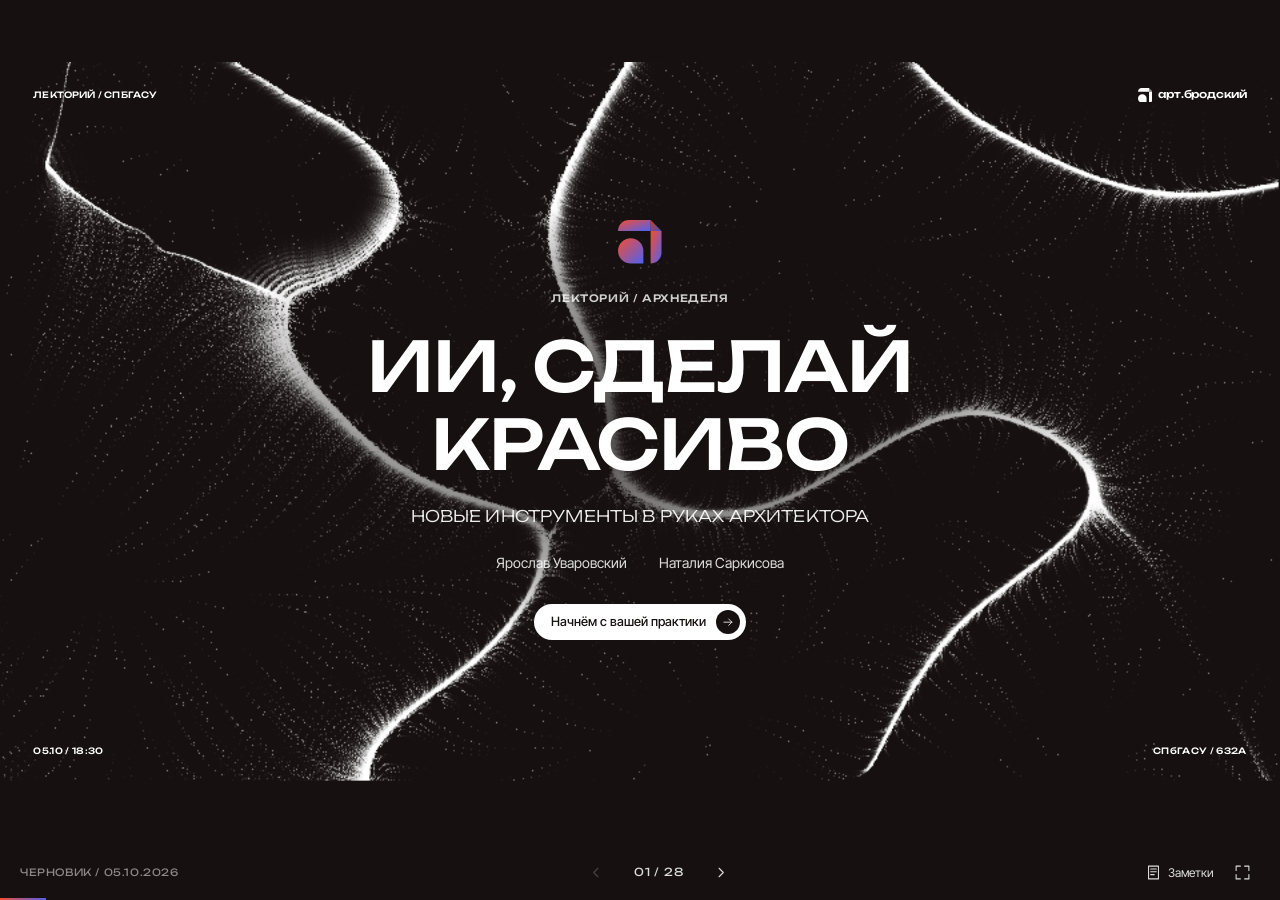
==== index.html @ d62f829e "Веб-презентация «ИИ, сделай красиво» — версия для организаторов Co-Authored-By: Claude Opus 5.5 <nor" ====
<!doctype html>
<html lang="ru">
<head>
  <meta charset="utf-8">
  <meta name="viewport" content="width=device-width, initial-scale=1">
  <meta name="color-scheme" content="light dark">
  <title>ИИ, сделай красиво — Арт.Бродский × СПбГАСУ</title>
  <link rel="icon" href="data:,">
  <link rel="preload" href="assets/fonts/Unbounded-cyrillic.woff2" as="font" type="font/woff2" crossorigin>
  <link rel="stylesheet" href="fonts.css">
  <link rel="stylesheet" href="styles.css">
</head>
<body>
  <svg width="0" height="0" style="position:absolute" aria-hidden="true"><defs><linearGradient id="brand-grad" x1="0" y1="0" x2="1" y2="1"><stop offset="0" stop-color="#F74C2E"/><stop offset="1" stop-color="#4D61F4"/></linearGradient></defs></svg>
  <main id="deck" class="deck" aria-label="Презентация ИИ, сделай красиво"></main>
  <nav class="toolbar" aria-label="Управление презентацией">
    <span class="draft-label">ЧЕРНОВИК / 05.10.2026</span>
    <div class="pagination"><button id="prev" aria-label="Предыдущий слайд"><svg viewBox="0 0 24 24"><path d="m14 6-6 6 6 6"/></svg></button><button id="overview-open" aria-label="Открыть все слайды"><span id="counter">01 / 28</span></button><button id="next" aria-label="Следующий слайд"><svg viewBox="0 0 24 24"><path d="m10 6 6 6-6 6"/></svg></button></div>
    <div class="tools"><button id="notes-open" aria-label="Заметки к текущему слайду" title="Заметки (N)"><svg viewBox="0 0 24 24"><path d="M5 3h14v18H5zM8 7h8M8 11h8M8 15h5"/></svg><span>Заметки</span></button><button id="fullscreen" aria-label="Полный экран" title="Полный экран (F)"><svg viewBox="0 0 24 24"><path d="M9 3H3v6m12-6h6v6M3 15v6h6m12-6v6h-6"/></svg></button></div>
  </nav>
  <dialog id="overview"><div class="dialog-top"><h2>Маршрут лекции</h2><button data-close="overview" aria-label="Закрыть маршрут">×</button></div><div id="overview-list"></div></dialog>
  <dialog id="notes"><div class="dialog-top"><h2>Заметки спикера</h2><button data-close="notes" aria-label="Закрыть заметки">×</button></div><div id="notes-content"></div></dialog>
  <div id="announcement" class="sr-only" aria-live="polite"></div>
  <script src="slides.js"></script>
  <script src="field.js"></script>
  <script src="app.js"></script>
</body>
</html>
---- fonts.css ----
/* cyrillic */
@font-face {
  font-family: 'Inter Tight';
  font-style: normal;
  font-weight: 300 600;
  font-display: swap;
  src: url(assets/fonts/InterTight-cyrillic.woff2) format('woff2');
  unicode-range: U+0301, U+0400-045F, U+0490-0491, U+04B0-04B1, U+2116;
}
/* latin */
@font-face {
  font-family: 'Inter Tight';
  font-style: normal;
  font-weight: 300 600;
  font-display: swap;
  src: url(assets/fonts/InterTight-latin.woff2) format('woff2');
  unicode-range: U+0000-00FF, U+0131, U+0152-0153, U+02BB-02BC, U+02C6, U+02DA, U+02DC, U+0304, U+0308, U+0329, U+2000-206F, U+20AC, U+2122, U+2191, U+2193, U+2212, U+2215, U+FEFF, U+FFFD;
}
/* cyrillic */
@font-face {
  font-family: 'Unbounded';
  font-style: normal;
  font-weight: 200 700;
  font-display: swap;
  src: url(assets/fonts/Unbounded-cyrillic.woff2) format('woff2');
  unicode-range: U+0301, U+0400-045F, U+0490-0491, U+04B0-04B1, U+2116;
}
/* latin */
@font-face {
  font-family: 'Unbounded';
  font-style: normal;
  font-weight: 200 700;
  font-display: swap;
  src: url(assets/fonts/Unbounded-latin.woff2) format('woff2');
  unicode-range: U+0000-00FF, U+0131, U+0152-0153, U+02BB-02BC, U+02C6, U+02DA, U+02DC, U+0304, U+0308, U+0329, U+2000-206F, U+20AC, U+2122, U+2191, U+2193, U+2212, U+2215, U+FEFF, U+FFFD;
}
---- styles.css ----
/* Брендбук «арт.бродский студенты»: Unbounded — заголовки (капс), Inter Tight — текст,
   чёрный #161010, белый, градиент #F74C2E → #4D61F4. Скругления вместо углов. */
:root{--ink:#161010;--paper:#fff;--muted:#7d7676;--line:rgba(22,16,16,.12);--a0:#F74C2E;--a1:#4D61F4;--grad:linear-gradient(135deg,var(--a0),var(--a1));--display:'Unbounded',Arial,sans-serif;--text:'Inter Tight',Arial,sans-serif;--r:1.5cqw;--r-sm:.9cqw;--ease:cubic-bezier(.2,.75,.2,1)}
*{box-sizing:border-box}body{margin:0;background:var(--ink);color:var(--ink);font-family:var(--text);height:100dvh;overflow:hidden}button,a{-webkit-tap-highlight-color:transparent}button{font-family:inherit;color:inherit;cursor:pointer}a{color:inherit;text-decoration:none}button:focus-visible,a:focus-visible{outline:3px solid var(--a1);outline-offset:4px}svg{width:1.4em;height:1.4em;fill:none;stroke:currentColor;stroke-width:1.5;stroke-linecap:round;stroke-linejoin:round;flex-shrink:0}
.deck{width:min(100vw,calc((100dvh - 56px) * 16 / 9));aspect-ratio:16/9;position:absolute;left:50%;top:calc((100dvh - 56px)/2);transform:translate(-50%,-50%);container-type:size;background:var(--ink);overflow:hidden;border-radius:clamp(0px,1vw,14px)}
.field{position:absolute;inset:0;width:100%;height:100%;display:block;pointer-events:none}
.slide{position:absolute;inset:0;padding:5.8cqw 4.8cqw 4.5cqw;display:flex;flex-direction:column;background:transparent;visibility:hidden;opacity:0;overflow:hidden;transition:opacity .45s,visibility 0s .45s}
.slide.active{visibility:visible;opacity:1;transition:opacity .6s .12s}
.t-dark{color:#fff}
/* мягкая тень под текстом на тёмных обложках, чтобы нити не спорили с заголовком */
.cover::before,.chapter::before,.statement::before{content:'';position:absolute;inset:0;background:radial-gradient(ellipse 46% 38% at 50% 50%,rgba(22,16,16,.78),rgba(22,16,16,.35) 55%,transparent 80%);pointer-events:none}
.t-light .slide-header,.t-light .slide-footer{color:var(--ink)}
.slide-header,.slide-footer{position:absolute;left:2.6cqw;right:2.6cqw;display:flex;justify-content:space-between;align-items:center;font-family:var(--display);font-weight:500;font-size:.68cqw;line-height:1.3;text-transform:uppercase;letter-spacing:.02em;z-index:1}.slide-header{top:2cqw}.slide-footer{bottom:1.65cqw}.slide-footer span:last-child{text-align:right;max-width:45%}
.slide-header .brand{display:inline-flex;align-items:center;gap:.45cqw;font-size:.82cqw;text-transform:none;letter-spacing:-.01em}
.mark{width:1.15cqw;height:1.15cqw;fill:currentColor;stroke:none}.mark .fold{opacity:.55}
.mark.grad path{fill:url(#brand-grad)}.mark.grad .fold{opacity:.8}
h1,h2,h3,p{margin:0}h1,h2{font-family:var(--display);font-weight:500;letter-spacing:-.015em;line-height:1.12;text-transform:uppercase}h1{font-size:5.4cqw}h2{font-size:3.3cqw}h3{font-family:var(--display);font-size:1.55cqw;line-height:1.15;font-weight:500;letter-spacing:-.02em}
.body-text{font-size:1.45cqw;line-height:1.45;max-width:38cqw}.section-label{font-family:var(--display);font-weight:500;text-transform:uppercase;font-size:.72cqw;letter-spacing:.03em;margin-bottom:1.5cqw;line-height:1.4;color:var(--muted)}.small-note{font-size:1cqw;line-height:1.5;color:var(--muted)}.center-title{text-align:center;font-size:3cqw;margin-bottom:3.4cqw}.bottom-thought{text-align:center;font-size:1.45cqw;margin-top:3.2cqw;letter-spacing:-.01em}
.grad-text{background:var(--grad);-webkit-background-clip:text;background-clip:text;color:transparent}
/* появление элементов активного слайда */
.slide.active .rv{animation:rise .9s var(--ease) backwards;animation-delay:calc(var(--i,0) * 70ms + 180ms)}
@keyframes rise{from{opacity:0;transform:translateY(1.4cqw);filter:blur(6px)}}
.tilt{transition:transform .5s var(--ease);will-change:transform}
/* обложка */
.cover-inner{margin:auto;position:relative;display:flex;align-items:center;flex-direction:column;text-align:center;width:100%;gap:1.8cqw}.cover-mark{width:3.4cqw;height:3.4cqw;margin-bottom:.4cqw}.cover-event{font-family:var(--display);font-weight:500;font-size:.8cqw;letter-spacing:.06em;opacity:.8}.cover-subtitle{font-family:var(--display);font-weight:300;text-transform:uppercase;font-size:1.25cqw;letter-spacing:.01em;opacity:.92}.cover-speakers{display:flex;gap:2.5cqw;font-size:1.1cqw;margin:.4cqw 0 .8cqw;opacity:.85}.cover-meta{position:absolute;bottom:2cqw;left:2.6cqw;right:2.6cqw;display:flex;justify-content:space-between;font-family:var(--display);font-weight:500;font-size:.68cqw;letter-spacing:.04em;z-index:1}.cover .slide-footer{display:none}
/* кнопки-пилюли со стрелкой в круге, как в референсе */
.pill{border:1px solid var(--line);border-radius:999px;display:inline-flex;align-items:center;justify-content:center;gap:.8cqw;font-size:1cqw;font-weight:500;padding:.45cqw .45cqw .45cqw 1.3cqw;color:var(--ink);background:#fff;line-height:1.3;transition:transform .35s var(--ease),box-shadow .35s}.pill svg{width:1.9cqw;height:1.9cqw;padding:.45cqw;border-radius:50%;background:var(--ink);color:#fff;transition:background .35s,transform .35s var(--ease)}.pill:hover{transform:translateY(-2px);box-shadow:0 .8cqw 2.4cqw rgba(77,97,244,.25)}.pill:hover svg{background:var(--grad);transform:translateX(.2cqw)}.pill.light{border:0}
.inline-link{display:inline-flex;align-items:center;gap:.6cqw;font-size:.96cqw;text-decoration:underline;text-underline-offset:.25em}
/* знакомство */
.intro-layout{display:grid;grid-template-columns:1.1fr 1fr;gap:6cqw;margin:auto 0;align-items:center}.intro-layout h2{font-size:3.1cqw;margin-bottom:2.3cqw}.speaker-list{display:flex;flex-direction:column;gap:1cqw}.speaker-list>div{position:relative;overflow:hidden;padding:1.8cqw 2cqw;border-radius:var(--r);background:rgba(255,255,255,.72);backdrop-filter:blur(14px);-webkit-backdrop-filter:blur(14px);border:1px solid var(--line)}.speaker-list span{display:block;font-family:var(--display);font-size:.75cqw;color:var(--muted);margin-bottom:.8cqw}.speaker-list h3{font-size:1.9cqw;margin-bottom:.9cqw;text-transform:uppercase}.speaker-list p{font-size:1.06cqw;line-height:1.5}
/* опрос */
.poll-layout{display:grid;grid-template-columns:1fr 1.08fr;gap:6cqw;align-items:center;flex:1}.poll-layout h2{font-size:3.6cqw;margin-bottom:2cqw}.poll-layout .small-note{margin-top:2cqw}.poll-options{display:flex;flex-direction:column;gap:.6cqw}.poll-options button{border:1px solid var(--line);background:rgba(255,255,255,.78);backdrop-filter:blur(12px);-webkit-backdrop-filter:blur(12px);padding:1.15cqw 1.3cqw;display:flex;align-items:center;gap:1cqw;text-align:left;font-size:1.15cqw;border-radius:var(--r-sm);transition:background .3s,color .3s,transform .35s var(--ease)}.poll-options button span{font-family:var(--display);color:var(--muted);font-size:.75cqw}.poll-options button svg{margin-left:auto;width:1cqw}.poll-options button:hover{transform:translateX(.4cqw);background:#fff}.poll-options button[aria-pressed=true]{background:var(--ink);color:#fff;border-color:var(--ink)}.poll-options button[aria-pressed=true] span{background:var(--grad);-webkit-background-clip:text;background-clip:text;color:transparent}.poll-feedback{min-height:2cqw;font-size:1cqw;line-height:1.35;padding-top:.4cqw}.poll-options small{font-size:.78cqw;color:var(--muted)}
/* утверждение */
.statement-inner{position:relative;display:flex;flex-direction:column;align-items:center;justify-content:center;text-align:center;flex:1}.statement-inner h2{font-size:4.3cqw;max-width:90%;margin-bottom:2.3cqw}.statement-inner>p{font-size:1.6cqw;line-height:1.4;color:#e6e2e2}.statement-rule{margin-top:3cqw;background:#fff;color:var(--ink);border-radius:999px;padding:.8cqw 1.5cqw;font-size:1cqw;font-weight:500}
/* карта задач — тёмные карточки с градиентным светом */
.task-grid{display:grid;grid-template-columns:repeat(4,1fr);gap:1cqw;margin:auto 0}.task-grid>div{background:var(--ink);color:#fff;min-height:21cqw;display:flex;flex-direction:column;padding:1.8cqw;position:relative;border-radius:var(--r);overflow:hidden;isolation:isolate}.task-grid>div:nth-child(even){translate:0 1.3cqw}.task-grid span{font-family:var(--display);font-size:.75cqw;color:#aaa;margin-bottom:1.6cqw}.task-grid h3{font-size:1.45cqw}.task-grid p{font-size:1.05cqw;line-height:1.45;margin-top:auto;color:#ddd;position:relative}
.task-grid>div::after,.placeholder-canvas::after{content:'';position:absolute;width:10cqw;height:10cqw;left:var(--mx,50%);top:var(--my,50%);translate:-50% -50%;border-radius:50%;background:radial-gradient(circle at 50% 88%,rgba(255,255,255,.75),transparent 42%),var(--grad);-webkit-mask-image:linear-gradient(to top,#000 30%,transparent 92%);mask-image:linear-gradient(to top,#000 30%,transparent 92%);filter:blur(.5cqw);opacity:.92;z-index:-1;pointer-events:none;transition:left .6s var(--ease),top .6s var(--ease)}
/* обложки разделов */
.chapter-inner{position:relative;margin:auto;text-align:center;display:flex;flex-direction:column;align-items:center;gap:2.4cqw}.chapter-inner h2{font-size:4.4cqw;max-width:88cqw}.chapter-inner p{font-size:1.3cqw;color:#e6e2e2}.chapter-number{font-family:var(--display);font-size:.95cqw;width:3.4cqw;height:3.4cqw;border-radius:50%;display:grid;place-items:center;background:linear-gradient(var(--ink),var(--ink)) padding-box,var(--grad) border-box;border:1px solid transparent}
/* место для будущего показа */
.placeholder-layout{display:grid;grid-template-columns:1fr 1fr;gap:5cqw;align-items:center;flex:1}.placeholder-layout h2{font-size:3.8cqw;margin-bottom:2cqw}.placeholder-layout p{font-size:1.45cqw;line-height:1.45}.placeholder-canvas{position:relative;background:var(--ink);color:#fff;min-height:31cqw;display:flex;flex-direction:column;justify-content:center;align-items:center;gap:1.2cqw;overflow:hidden;border-radius:var(--r);isolation:isolate}.placeholder-canvas::after{width:22cqw;height:22cqw;opacity:.45}.placeholder-canvas .outline-play{width:4.8cqw;height:4.8cqw;border:1px solid rgba(255,255,255,.4);border-radius:50%;display:grid;place-items:center;backdrop-filter:blur(8px)}.outline-play svg{width:1.6cqw}.placeholder-canvas h3{font-size:1.5cqw}.placeholder-canvas p{font-size:1cqw;color:#bbb}.placeholder-caption{font-size:.9cqw!important;margin-top:3cqw;color:var(--muted)}
/* видео — скруглённая рамка */
.video-heading{display:flex;justify-content:space-between;align-items:baseline;gap:2cqw;margin-bottom:1.2cqw}.video-heading h2{font-size:2cqw}.video-heading p{font-size:.9cqw;color:#c9c3c3;text-align:right}.video-heading{width:var(--vw,100%);align-self:center}.video-stage{flex:1;min-height:0;display:flex;align-items:center;justify-content:center}.video-frame{position:relative;width:var(--vw,100%);aspect-ratio:var(--ar,16/9);max-height:100%;background:#000;border-radius:var(--r);overflow:hidden;box-shadow:0 0 0 1px rgba(255,255,255,.08),0 2cqw 5cqw rgba(0,0,0,.45)}.video-frame video{width:100%;height:100%;object-fit:cover;display:block}.video-slide{padding:5cqw 2.6cqw 3.5cqw}.media-error{position:absolute;inset:0;display:none;align-items:center;justify-content:center;flex-direction:column;gap:1.5cqw;background:#242424;font-size:1.1cqw}.video-frame.has-error .media-error{display:flex}
/* QR */
.qr-layout{display:grid;grid-template-columns:1.2fr .8fr;gap:7cqw;align-items:center;flex:1}.qr-layout h2{font-size:3.6cqw;margin-bottom:2cqw}.qr-layout .body-text{font-size:1.4cqw;max-width:34cqw}.referral{margin-top:2.5cqw;font-size:1.05cqw;line-height:1.6;color:var(--muted)}.referral strong{color:var(--ink);font-weight:600}
.qr-card{text-align:center;display:flex;flex-direction:column;align-items:center;padding:1.6cqw 1.6cqw 1.4cqw;border-radius:var(--r);background:rgba(255,255,255,.8);backdrop-filter:blur(14px);-webkit-backdrop-filter:blur(14px);border:1px solid var(--line)}.qr-card img{width:18cqw;height:18cqw;object-fit:contain;background:#fff;margin-bottom:1.3cqw;border-radius:var(--r-sm);padding:.6cqw}.qr-card h3{font-size:1.4cqw;margin-bottom:.6cqw}.qr-card p{font-size:1cqw;color:var(--muted);margin-bottom:1cqw}.qr-pair{display:grid;grid-template-columns:1fr 1fr;gap:6cqw;width:62cqw;margin:auto}.qr-pair .qr-card img{width:17cqw;height:17cqw}.channel-grid{display:grid;grid-template-columns:repeat(3,1fr);gap:3cqw;margin:auto 0}.channel-grid .qr-card img{width:13.5cqw;height:13.5cqw}.channel-grid .qr-card h3{font-size:1.3cqw}.channel-grid .qr-card p{font-size:.95cqw}
/* веб-пример и 3D */
.web-slide{display:grid;grid-template-columns:.85fr 1.15fr;gap:4cqw;align-items:center}.web-intro h2{font-size:3.3cqw;margin-bottom:2cqw}.web-intro>p:not(.section-label):not(.small-note){font-size:1.4cqw;line-height:1.45;margin-bottom:2cqw}.web-intro .small-note{margin-bottom:2cqw}.embed-wrap{background:#efefef;position:relative;overflow:hidden;border-radius:var(--r)}.web-preview{height:33cqw;border:1px solid var(--line);box-shadow:0 2cqw 5cqw rgba(22,16,16,.12)}.web-paper{height:100%;background:var(--ink);color:#fff;padding:3cqw;display:flex;flex-direction:column;justify-content:space-between;position:relative;overflow:hidden;isolation:isolate}.web-paper::after{content:'';position:absolute;right:-6cqw;bottom:-8cqw;width:30cqw;height:30cqw;border-radius:50%;background:radial-gradient(circle at 35% 35%,var(--a0),transparent 62%),radial-gradient(circle at 68% 70%,var(--a1),transparent 62%);filter:blur(2cqw);opacity:.6;z-index:-1}.web-paper>span{font-family:var(--display);font-size:.75cqw;color:#aaa}.web-paper h3{font-size:2.3cqw;text-transform:uppercase}.web-paper .pill{align-self:flex-start}.embed-wrap iframe{width:100%;height:100%;border:0;background:#fff}.embed-slide{padding:5cqw 2.6cqw 3.5cqw}.embed-slide .video-heading h2{font-size:2cqw}.embed-slide .video-heading .inline-link{font-size:.95cqw}.embed-slide .embed-wrap{flex:1;min-height:0;background:rgba(255,255,255,.6);backdrop-filter:blur(10px);border:1px solid var(--line)}.embed-start{height:100%;display:flex;align-items:center;justify-content:center;flex-direction:column;gap:2cqw}.embed-start h3{font-size:2.8cqw;max-width:60%;text-align:center;text-transform:uppercase}.embed-start p{font-size:1.2cqw;color:var(--muted)}.embed-start .pill{font-size:1.1cqw}
/* финал */
.closing-layout{margin:auto 0}.closing-layout h2{text-align:center;font-size:3.8cqw}.closing-steps{display:grid;grid-template-columns:repeat(3,1fr);gap:1.4cqw;margin-top:3.6cqw}.closing-steps>div{padding:1.8cqw 2cqw 2.2cqw;border-radius:var(--r);background:rgba(255,255,255,.75);backdrop-filter:blur(14px);-webkit-backdrop-filter:blur(14px);border:1px solid var(--line)}.closing-steps span{display:block;font-family:var(--display);font-size:.8cqw;margin-bottom:1.6cqw;background:var(--grad);-webkit-background-clip:text;background-clip:text;color:transparent;width:max-content}.closing-steps p{font-size:1.4cqw;line-height:1.4}.closing-layout .bottom-thought{margin-top:3.4cqw}.finale h2{font-size:5.2cqw}.registration-placeholder{border:1px solid rgba(255,255,255,.3);border-radius:var(--r);padding:1.3cqw 3cqw;font-size:1.05cqw;margin-top:1cqw;background:rgba(22,16,16,.55);backdrop-filter:blur(10px);line-height:1.5}.registration-placeholder span{font-family:var(--display);font-size:.7cqw;text-transform:uppercase;letter-spacing:.04em;color:#bbb}
.cover-inner.intensive-layout{display:grid;grid-template-columns:1.7fr 1fr;gap:5cqw;align-items:center;text-align:left}.intensive-copy{display:flex;flex-direction:column;align-items:flex-start;gap:2cqw}.intensive-copy h2{font-size:3.6cqw}.intensive-copy .cover-event{font-size:.7cqw;line-height:1.6}.intensive-copy .cover-subtitle{font-size:1.1cqw;line-height:1.6;max-width:42cqw}.intensive-qr{display:flex;flex-direction:column;align-items:center;gap:.8cqw;background:#fff;color:var(--ink);padding:1.4cqw;border-radius:var(--r);text-align:center;width:max-content;justify-self:end}.intensive-qr img{display:block;width:24cqw;height:24cqw;max-width:100%;image-rendering:pixelated}.intensive-qr strong{font-size:1.25cqw}.intensive-qr span{font-size:1cqw;color:var(--muted)}
@media(max-width:700px){.cover-inner.intensive-layout{display:flex;align-items:stretch;gap:28px;margin:0}.intensive-copy{gap:20px}.intensive-copy h2{font-size:7.5cqw}.intensive-copy .cover-event{font-size:9px}.intensive-copy .cover-subtitle{font-size:13px;max-width:none}.intensive-qr{align-self:center;padding:16px;gap:10px;border-radius:18px}.intensive-qr img{width:240px;height:240px;max-width:65cqw}.intensive-qr strong{font-size:16px}.intensive-qr span{font-size:12px}}
/* панель управления */
.toolbar{position:fixed;bottom:0;left:0;right:0;height:56px;padding:0 20px;display:flex;align-items:center;justify-content:space-between;gap:12px;background:var(--ink);color:#ddd;font-size:11px;z-index:20}.draft-label{font-family:var(--display);color:#8f8888;letter-spacing:.06em;font-size:10px}.pagination,.tools{display:flex;align-items:center;gap:6px}.toolbar button{color:inherit;background:transparent;border:0;min-width:34px;height:34px;border-radius:20px;display:inline-flex;align-items:center;justify-content:center;font-size:12px;gap:6px;transition:background .2s}.toolbar button:hover{background:#2c2525}.toolbar button:disabled{opacity:.25;cursor:default}.toolbar svg{width:17px;height:17px}.pagination #overview-open{min-width:78px;letter-spacing:.08em;font-family:var(--display);font-size:11px}.tools span{font-size:12px}.progress{height:2px;position:absolute;bottom:0;left:0;background:var(--grad);width:0;transition:width .5s var(--ease)}
dialog{border:0;border-radius:24px;padding:28px;width:min(900px,90vw);max-height:84dvh;background:#fff;color:var(--ink);box-shadow:0 20px 100px #0008}dialog::backdrop{background:rgba(22,16,16,.6);backdrop-filter:blur(8px)}.dialog-top{display:flex;align-items:center;justify-content:space-between;border-bottom:1px solid var(--line);padding-bottom:16px;margin-bottom:20px}.dialog-top h2{font-size:20px}.dialog-top button{border:0;background:#f0eeee;width:36px;height:36px;font-size:22px;border-radius:50%}#overview-list{display:grid;grid-template-columns:1fr 1fr;gap:8px}#overview-list button{background:#f7f6f6;border:1px solid #eee;text-align:left;padding:16px;display:flex;gap:15px;align-items:flex-start;font-size:14px;line-height:1.3;border-radius:14px;transition:background .2s}#overview-list button:hover{background:#efeded}#overview-list button.current{border-color:var(--ink);background:var(--ink);color:white}#overview-list button small{font-size:10px;opacity:.65;display:block;margin-bottom:5px}#overview-list button>span:first-child{font-family:var(--display);font-size:11px;color:#888}#notes-content{font-size:17px;line-height:1.6}#notes-content h3{font-size:20px;margin:10px 0 15px;text-transform:uppercase}#notes-content small{display:block;margin-top:20px;font-size:13px;color:#777}.sr-only{position:absolute;clip:rect(0,0,0,0);width:1px;height:1px;overflow:hidden}
@media(prefers-reduced-motion:reduce){*{transition:none!important;animation:none!important}}
@media(max-width:700px){body{overflow:hidden}.deck{width:100vw;height:calc(100dvh - 58px);aspect-ratio:auto;top:0;left:0;transform:none;container-type:inline-size;border-radius:0}.slide{padding:70px 22px 60px;overflow-y:auto;overflow-x:hidden;display:flex}.slide-header,.slide-footer{font-size:8px;left:20px;right:20px}.slide-header{top:22px}.slide-header .brand{font-size:10px;gap:6px}.mark{width:14px;height:14px}.slide-footer{position:relative;left:auto;right:auto;bottom:auto;margin-top:30px;padding-top:16px;gap:12px;font-size:8px}.cover .slide-footer{display:none}h1{font-size:9.5cqw}h2{font-size:7cqw}h3{font-size:5cqw}.body-text{font-size:16px;max-width:none}.section-label{font-size:10px;margin-bottom:16px}.small-note{font-size:12px}.center-title{font-size:6.5cqw;text-align:left;margin-bottom:26px}.bottom-thought{font-size:15px;margin-top:28px}.cover-inner{gap:20px;margin:auto;width:100%}.cover-mark{width:40px;height:40px}.cover-event{font-size:9px}.cover-subtitle{font-size:13px;line-height:1.4;max-width:280px}.cover-speakers{font-size:12px;gap:8px;flex-direction:column;margin:0}.cover-meta{font-size:9px;bottom:24px;left:22px;right:22px}.pill{font-size:13px;padding:6px 6px 6px 16px;gap:10px}.pill svg{width:28px;height:28px;padding:6px}.inline-link{font-size:12px;gap:6px}.intro-layout,.poll-layout,.placeholder-layout,.qr-layout{display:flex;flex-direction:column;gap:28px;align-items:stretch;margin:0;flex:none}.intro-layout h2,.poll-layout h2,.placeholder-layout h2,.qr-layout h2{font-size:7.5cqw;margin-bottom:18px}.speaker-list>div{padding:18px 20px;border-radius:18px}.speaker-list span{font-size:10px;margin-bottom:10px}.speaker-list h3{font-size:18px;margin-bottom:10px}.speaker-list p{font-size:13px}.poll-layout .small-note{margin-top:20px}.poll-options{gap:8px}.poll-options button{font-size:14px;padding:14px;gap:12px;border-radius:14px}.poll-options button span{font-size:10px}.poll-options button svg{width:16px}.poll-feedback{font-size:12px;min-height:20px}.poll-options small{font-size:10px}.statement-inner{gap:0;min-height:70vh;flex:none}.statement-inner h2{font-size:8cqw;max-width:100%;margin-bottom:28px}.statement-inner>p{font-size:16px}.statement-rule{font-size:12px;margin-top:32px;padding:12px 16px;max-width:100%;line-height:1.4}.task-grid{grid-template-columns:1fr 1fr;gap:10px;margin:0}.task-grid>div{padding:18px 15px;min-height:200px;border-radius:18px}.task-grid>div:nth-child(even){translate:none}.task-grid span{font-size:9px;margin-bottom:14px}.task-grid h3{font-size:14px}.task-grid p{font-size:12px}.task-grid>div::after{width:84px;height:84px}.chapter-inner{gap:26px;margin:auto}.chapter-inner h2{font-size:7.5cqw;max-width:100%}.chapter-inner p{font-size:14px;line-height:1.5}.chapter-number{width:40px;height:40px;font-size:12px}.placeholder-layout p{font-size:16px}.placeholder-caption{font-size:11px!important;margin-top:24px}.placeholder-canvas{min-height:240px;gap:14px;border-radius:18px}.placeholder-canvas .outline-play{width:60px;height:60px}.outline-play svg{width:22px}.placeholder-canvas h3{font-size:16px}.placeholder-canvas p{font-size:13px}.video-slide,.embed-slide{padding:60px 14px 40px}.video-heading{display:block;margin-bottom:18px}.video-heading h2,.embed-slide .video-heading h2{font-size:18px;margin-bottom:12px;line-height:1.2}.video-heading p{font-size:11px;text-align:left;line-height:1.5}.video-stage{flex:none}.video-frame{width:100%;border-radius:16px}.media-error{font-size:13px;gap:12px}.qr-layout .body-text{font-size:16px;max-width:none}.referral{font-size:13px;margin-top:20px}.qr-card{padding:18px;border-radius:20px}.qr-card img,.qr-pair .qr-card img{width:180px;height:180px;margin-bottom:14px;border-radius:12px;padding:8px}.qr-card h3{font-size:16px;margin-bottom:8px}.qr-card p{font-size:13px;margin-bottom:12px}.qr-pair{width:100%;grid-template-columns:1fr;gap:20px;margin:0}.channel-grid{grid-template-columns:1fr;gap:20px;margin:0}.channel-grid .qr-card img{width:160px;height:160px}.channel-grid .qr-card h3{font-size:16px}.channel-grid .qr-card p{font-size:13px}.web-slide{display:flex;gap:28px}.web-intro h2{font-size:7.5cqw;margin-bottom:18px}.web-intro>p:not(.section-label):not(.small-note){font-size:16px;margin-bottom:18px}.web-intro .small-note{margin-bottom:18px}.web-preview{height:340px;flex-shrink:0;border-radius:18px}.web-paper{padding:24px}.web-paper>span{font-size:10px}.web-paper h3{font-size:20px}.embed-slide .embed-wrap{flex:none;height:500px;width:100%;border-radius:18px}.embed-start{gap:18px}.embed-start h3{font-size:22px;max-width:90%}.embed-start p{font-size:14px}.embed-start .pill{font-size:13px}.embed-slide .video-heading .inline-link{font-size:12px}.closing-layout h2{font-size:7.5cqw;text-align:left}.closing-steps{grid-template-columns:1fr;margin-top:26px;gap:10px}.closing-steps>div{padding:18px;border-radius:18px}.closing-steps span{font-size:10px;margin-bottom:10px}.closing-steps p{font-size:16px}.finale h2{font-size:9cqw}.registration-placeholder{font-size:13px;padding:18px 22px;border-radius:18px}.registration-placeholder span{font-size:9px}.toolbar{height:58px;padding:0 10px;gap:5px}.draft-label{font-size:8px;max-width:84px}.tools span{display:none}.tools{gap:2px}#overview-list{grid-template-columns:1fr}dialog{padding:20px;width:94vw}.dialog-top h2{font-size:18px}}
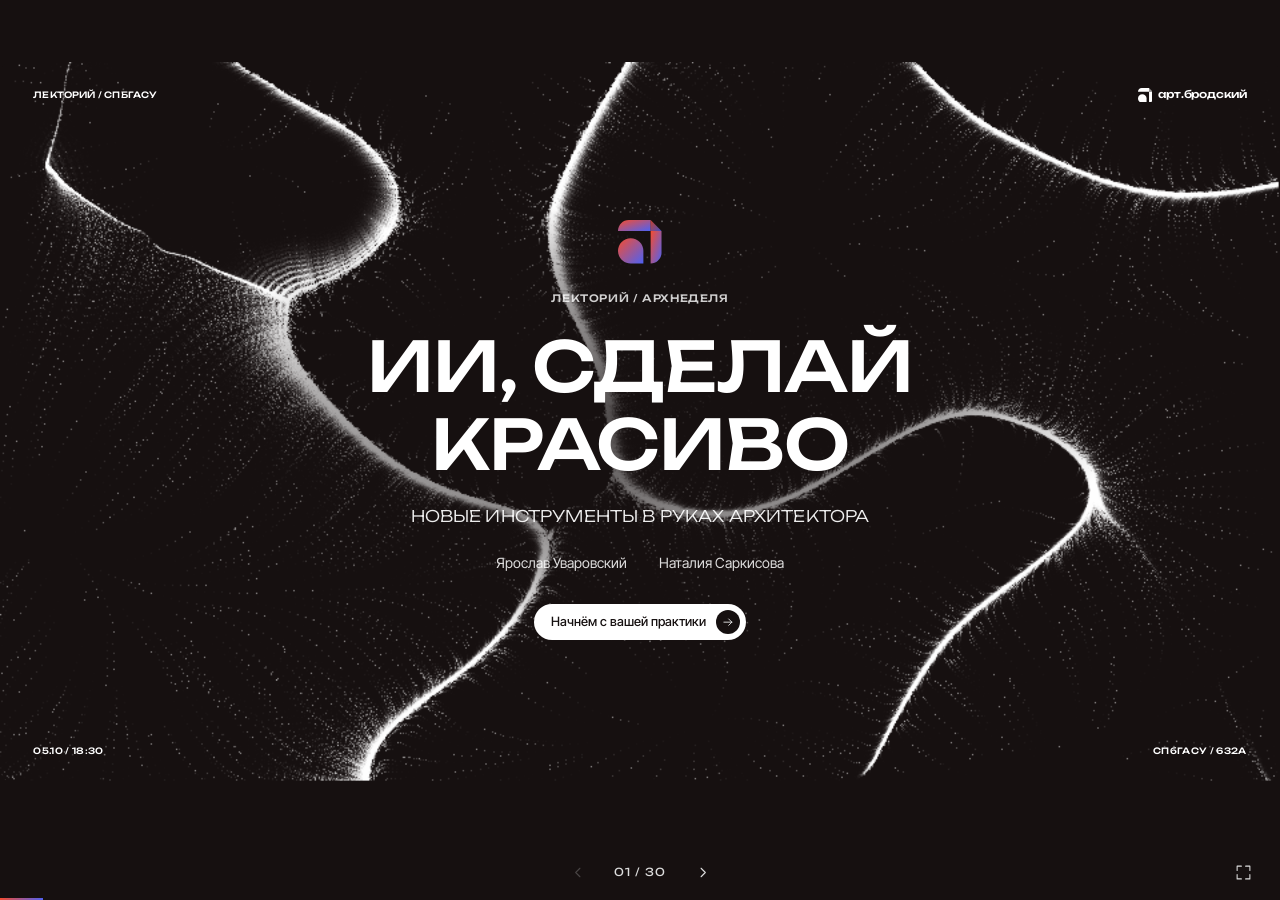
==== commit 977695cb: "Убрана подпись «Черновик»; промокод SINTEZ продлён до 16:00 6 октября Co-Authored-By: Claude Opus 5." ====
--- a/index.html
+++ b/index.html
@@ -14,7 +14,6 @@
   <svg width="0" height="0" style="position:absolute" aria-hidden="true"><defs><linearGradient id="brand-grad" x1="0" y1="0" x2="1" y2="1"><stop offset="0" stop-color="#F74C2E"/><stop offset="1" stop-color="#4D61F4"/></linearGradient></defs></svg>
   <main id="deck" class="deck" aria-label="Презентация ИИ, сделай красиво"></main>
   <nav class="toolbar" aria-label="Управление презентацией">
-    <span class="draft-label">ЧЕРНОВИК / 05.10.2026</span>
     <div class="pagination"><button id="prev" aria-label="Предыдущий слайд"><svg viewBox="0 0 24 24"><path d="m14 6-6 6 6 6"/></svg></button><button id="overview-open" aria-label="Открыть все слайды"><span id="counter">01 / 28</span></button><button id="next" aria-label="Следующий слайд"><svg viewBox="0 0 24 24"><path d="m10 6 6 6-6 6"/></svg></button></div>
     <div class="tools"><button id="notes-open" aria-label="Заметки к текущему слайду" title="Заметки (N)"><svg viewBox="0 0 24 24"><path d="M5 3h14v18H5zM8 7h8M8 11h8M8 15h5"/></svg><span>Заметки</span></button><button id="fullscreen" aria-label="Полный экран" title="Полный экран (F)"><svg viewBox="0 0 24 24"><path d="M9 3H3v6m12-6h6v6M3 15v6h6m12-6v6h-6"/></svg></button></div>
   </nav>
--- a/styles.css
+++ b/styles.css
@@ -1,7 +1,7 @@
 /* Брендбук «арт.бродский студенты»: Unbounded — заголовки (капс), Inter Tight — текст,
    чёрный #161010, белый, градиент #F74C2E → #4D61F4. Скругления вместо углов. */
-:root{--ink:#161010;--paper:#fff;--muted:#7d7676;--line:rgba(22,16,16,.12);--a0:#F74C2E;--a1:#4D61F4;--grad:linear-gradient(135deg,var(--a0),var(--a1));--display:'Unbounded',Arial,sans-serif;--text:'Inter Tight',Arial,sans-serif;--r:1.5cqw;--r-sm:.9cqw;--ease:cubic-bezier(.2,.75,.2,1)}
-*{box-sizing:border-box}body{margin:0;background:var(--ink);color:var(--ink);font-family:var(--text);height:100dvh;overflow:hidden}button,a{-webkit-tap-highlight-color:transparent}button{font-family:inherit;color:inherit;cursor:pointer}a{color:inherit;text-decoration:none}button:focus-visible,a:focus-visible{outline:3px solid var(--a1);outline-offset:4px}svg{width:1.4em;height:1.4em;fill:none;stroke:currentColor;stroke-width:1.5;stroke-linecap:round;stroke-linejoin:round;flex-shrink:0}
+:root{--ink:#161010;--paper:#fff;--muted:#7d7676;--line:rgba(22,16,16,.12);--a0:#F74C2E;--a1:#4D61F4;--grad:linear-gradient(135deg,var(--a0),var(--a1));--display:'Unbounded',Arial,sans-serif;--text:'Inter Tight',Arial,sans-serif;--r:1.5cqw;--r-sm:.9cqw;--ease:cubic-bezier(.2,.75,.2,1);--shadow:0 .7cqw 2.6cqw rgba(22,16,16,.1),0 .1cqw .35cqw rgba(22,16,16,.07)}
+[hidden]{display:none!important}*{box-sizing:border-box}body{margin:0;background:var(--ink);color:var(--ink);font-family:var(--text);height:100dvh;overflow:hidden}button,a{-webkit-tap-highlight-color:transparent}button{font-family:inherit;color:inherit;cursor:pointer}a{color:inherit;text-decoration:none}button:focus-visible,a:focus-visible{outline:3px solid var(--a1);outline-offset:4px}svg{width:1.4em;height:1.4em;fill:none;stroke:currentColor;stroke-width:1.5;stroke-linecap:round;stroke-linejoin:round;flex-shrink:0}
 .deck{width:min(100vw,calc((100dvh - 56px) * 16 / 9));aspect-ratio:16/9;position:absolute;left:50%;top:calc((100dvh - 56px)/2);transform:translate(-50%,-50%);container-type:size;background:var(--ink);overflow:hidden;border-radius:clamp(0px,1vw,14px)}
 .field{position:absolute;inset:0;width:100%;height:100%;display:block;pointer-events:none}
 .slide{position:absolute;inset:0;padding:5.8cqw 4.8cqw 4.5cqw;display:flex;flex-direction:column;background:transparent;visibility:hidden;opacity:0;overflow:hidden;transition:opacity .45s,visibility 0s .45s}
@@ -26,10 +26,25 @@
 /* кнопки-пилюли со стрелкой в круге, как в референсе */
 .pill{border:1px solid var(--line);border-radius:999px;display:inline-flex;align-items:center;justify-content:center;gap:.8cqw;font-size:1cqw;font-weight:500;padding:.45cqw .45cqw .45cqw 1.3cqw;color:var(--ink);background:#fff;line-height:1.3;transition:transform .35s var(--ease),box-shadow .35s}.pill svg{width:1.9cqw;height:1.9cqw;padding:.45cqw;border-radius:50%;background:var(--ink);color:#fff;transition:background .35s,transform .35s var(--ease)}.pill:hover{transform:translateY(-2px);box-shadow:0 .8cqw 2.4cqw rgba(77,97,244,.25)}.pill:hover svg{background:var(--grad);transform:translateX(.2cqw)}.pill.light{border:0}
 .inline-link{display:inline-flex;align-items:center;gap:.6cqw;font-size:.96cqw;text-decoration:underline;text-underline-offset:.25em}
-/* знакомство */
-.intro-layout{display:grid;grid-template-columns:1.1fr 1fr;gap:6cqw;margin:auto 0;align-items:center}.intro-layout h2{font-size:3.1cqw;margin-bottom:2.3cqw}.speaker-list{display:flex;flex-direction:column;gap:1cqw}.speaker-list>div{position:relative;overflow:hidden;padding:1.8cqw 2cqw;border-radius:var(--r);background:rgba(255,255,255,.72);backdrop-filter:blur(14px);-webkit-backdrop-filter:blur(14px);border:1px solid var(--line)}.speaker-list span{display:block;font-family:var(--display);font-size:.75cqw;color:var(--muted);margin-bottom:.8cqw}.speaker-list h3{font-size:1.9cqw;margin-bottom:.9cqw;text-transform:uppercase}.speaker-list p{font-size:1.06cqw;line-height:1.5}
 /* опрос */
 .poll-layout{display:grid;grid-template-columns:1fr 1.08fr;gap:6cqw;align-items:center;flex:1}.poll-layout h2{font-size:3.6cqw;margin-bottom:2cqw}.poll-layout .small-note{margin-top:2cqw}.poll-options{display:flex;flex-direction:column;gap:.6cqw}.poll-options button{border:1px solid var(--line);background:rgba(255,255,255,.78);backdrop-filter:blur(12px);-webkit-backdrop-filter:blur(12px);padding:1.15cqw 1.3cqw;display:flex;align-items:center;gap:1cqw;text-align:left;font-size:1.15cqw;border-radius:var(--r-sm);transition:background .3s,color .3s,transform .35s var(--ease)}.poll-options button span{font-family:var(--display);color:var(--muted);font-size:.75cqw}.poll-options button svg{margin-left:auto;width:1cqw}.poll-options button:hover{transform:translateX(.4cqw);background:#fff}.poll-options button[aria-pressed=true]{background:var(--ink);color:#fff;border-color:var(--ink)}.poll-options button[aria-pressed=true] span{background:var(--grad);-webkit-background-clip:text;background-clip:text;color:transparent}.poll-feedback{min-height:2cqw;font-size:1cqw;line-height:1.35;padding-top:.4cqw}.poll-options small{font-size:.78cqw;color:var(--muted)}
+/* плашки на светлом фоне — с тенью, чтобы не терялись среди нитей */
+.poll-options button,.closing-steps>div,.qr-card,.embed-slide .embed-wrap{box-shadow:var(--shadow);border-color:rgba(22,16,16,.14)}
+/* схема спикеров */
+.speakers-map{position:absolute;inset:0}.speakers-map>*{position:absolute;margin:0}
+.sp-lines{inset:0;width:100%;height:100%;fill:none;stroke:rgba(22,16,16,.3);stroke-width:.09;pointer-events:none}.sp-lines path{stroke-dasharray:1}.slide.active .sp-lines path{animation:draw 1.6s var(--ease) .6s backwards}@keyframes draw{from{stroke-dashoffset:1}}
+.sp-pill{left:4.8cqw;top:7.6cqw;width:14cqw;height:4cqw;display:grid;place-items:center;border-radius:999px;background:var(--grad);color:#fff;font-family:var(--display);font-weight:500;font-size:1.2cqw;box-shadow:0 .8cqw 2.4cqw rgba(77,97,244,.25)}
+.sp-arrows{font-size:.95cqw;line-height:1.15;color:var(--a0);font-weight:600;background:#fff;border-radius:999px;padding:.1cqw .5cqw;translate:-50% -50%;white-space:nowrap}.sp-down{left:11.8cqw;top:13.7cqw;background:none;text-align:center}.sp-arrows.sp-y{left:71cqw;top:21cqw}.sp-arrows.sp-n{left:59.3cqw;top:39cqw}
+.slide.active .sp-arrows{animation:rise .9s var(--ease) 1s backwards,flow 1.8s ease-in-out 2s infinite}@keyframes flow{50%{opacity:.35}}
+.sp-name{left:4.8cqw;width:14cqw;height:7.2cqw;display:grid;place-items:center;text-align:center;border-radius:1.2cqw;background:rgba(239,236,236,.95);font-family:var(--display);font-weight:500;font-size:1.15cqw;line-height:1.25;box-shadow:var(--shadow)}.sp-name.sp-y{top:17.4cqw}.sp-name.sp-n{top:35.4cqw}
+.sp-desc{left:21.5cqw;width:34cqw;translate:0 -50%;padding:1.2cqw 1.6cqw;background:#fff;border:1px solid rgba(22,16,16,.14);border-radius:1.2cqw;font-size:.92cqw;line-height:1.42;box-shadow:var(--shadow)}.sp-desc p+p{margin-top:.4cqw}.sp-desc b{font-weight:600}.sp-desc.sp-y{top:21cqw}.sp-desc.sp-n{top:39cqw}
+.sp-photo{top:29.5cqw;width:15.6cqw;height:20cqw;border-radius:1.2cqw;overflow:hidden;border:1px solid rgba(22,16,16,.14);box-shadow:var(--shadow);background:#eee}.sp-photo img{width:100%;height:100%;object-fit:cover;display:block}.sp-photo.sp-n{left:63cqw}.sp-photo.sp-y{left:80.5cqw}
+/* кейс IND */
+.ind-layout{display:grid;grid-template-columns:.78fr 1.62fr;gap:3.5cqw;align-items:center;flex:1}.ind-text h2{font-size:2.6cqw;margin-bottom:1.6cqw}.ind-text .body-text{font-size:1.2cqw;max-width:28cqw}
+.ind-bento{display:grid;grid-template-columns:1.5fr 1fr;grid-template-rows:1fr 1fr;gap:.8cqw;height:36cqw}.ind-bento img,.ind-probes img,.ind-final{width:100%;height:100%;object-fit:cover;display:block;border-radius:var(--r-sm);box-shadow:var(--shadow);background:#eee}.ind-bento .ind-big{grid-row:span 2;border-radius:var(--r)}
+.ind-probes-layout{display:grid;grid-template-columns:.62fr 1.38fr;gap:3cqw;align-items:center;margin-top:1.4cqw}.ind-flow{display:flex;align-items:center;gap:1.6cqw;justify-content:flex-end}.ind-probes{display:grid;grid-template-columns:repeat(3,7cqw);gap:.5cqw}.ind-probes img{height:12.8cqw;background:#111}.ind-arrow{font-size:1.1cqw;font-weight:600;color:var(--a0);white-space:nowrap}.ind-final{width:14.6cqw;height:26.1cqw;border-radius:var(--r);background:#111}
+.ind-bottom{display:flex;align-items:flex-end;gap:3cqw;margin-top:auto;padding-top:1.4cqw;border-top:2px solid transparent;border-image:var(--grad) 1}.ind-quote{margin:0;flex:1}.ind-quote p{font-size:1.5cqw;line-height:1.3;letter-spacing:-.01em;color:#a39d9d}.ind-quote b{font-weight:500;color:var(--ink)}.ind-quote cite{display:block;margin-top:.6cqw;font-style:normal;font-family:var(--display);font-size:.65cqw;text-transform:uppercase;letter-spacing:.04em;color:var(--muted)}
+.mini-qr{display:flex;align-items:center;gap:.8cqw;padding:.5cqw .9cqw .5cqw .5cqw;border-radius:var(--r-sm);background:#fff;border:1px solid rgba(22,16,16,.14);box-shadow:var(--shadow);flex-shrink:0}.mini-qr img{width:5.2cqw;height:5.2cqw;display:block}.mini-qr span{font-size:.85cqw;color:var(--muted);line-height:1.4}.mini-qr b{display:block;font-family:var(--display);font-weight:500;color:var(--ink);font-size:1cqw}
 /* утверждение */
 .statement-inner{position:relative;display:flex;flex-direction:column;align-items:center;justify-content:center;text-align:center;flex:1}.statement-inner h2{font-size:4.3cqw;max-width:90%;margin-bottom:2.3cqw}.statement-inner>p{font-size:1.6cqw;line-height:1.4;color:#e6e2e2}.statement-rule{margin-top:3cqw;background:#fff;color:var(--ink);border-radius:999px;padding:.8cqw 1.5cqw;font-size:1cqw;font-weight:500}
 /* карта задач — тёмные карточки с градиентным светом */
@@ -42,7 +57,7 @@
 /* видео — скруглённая рамка */
 .video-heading{display:flex;justify-content:space-between;align-items:baseline;gap:2cqw;margin-bottom:1.2cqw}.video-heading h2{font-size:2cqw}.video-heading p{font-size:.9cqw;color:#c9c3c3;text-align:right}.video-heading{width:var(--vw,100%);align-self:center}.video-stage{flex:1;min-height:0;display:flex;align-items:center;justify-content:center}.video-frame{position:relative;width:var(--vw,100%);aspect-ratio:var(--ar,16/9);max-height:100%;background:#000;border-radius:var(--r);overflow:hidden;box-shadow:0 0 0 1px rgba(255,255,255,.08),0 2cqw 5cqw rgba(0,0,0,.45)}.video-frame video{width:100%;height:100%;object-fit:cover;display:block}.video-slide{padding:5cqw 2.6cqw 3.5cqw}.media-error{position:absolute;inset:0;display:none;align-items:center;justify-content:center;flex-direction:column;gap:1.5cqw;background:#242424;font-size:1.1cqw}.video-frame.has-error .media-error{display:flex}
 /* QR */
-.qr-layout{display:grid;grid-template-columns:1.2fr .8fr;gap:7cqw;align-items:center;flex:1}.qr-layout h2{font-size:3.6cqw;margin-bottom:2cqw}.qr-layout .body-text{font-size:1.4cqw;max-width:34cqw}.referral{margin-top:2.5cqw;font-size:1.05cqw;line-height:1.6;color:var(--muted)}.referral strong{color:var(--ink);font-weight:600}
+.qr-layout{display:grid;grid-template-columns:1.2fr .8fr;gap:7cqw;align-items:center;flex:1}.qr-layout h2{font-size:3.6cqw;margin-bottom:2cqw}.qr-layout .body-text{font-size:1.4cqw;max-width:34cqw}.promo{margin-top:2.2cqw;padding:1.3cqw 1.6cqw 1.4cqw;max-width:36cqw;border-radius:var(--r);border:2px solid transparent;background:linear-gradient(#fff,#fff) padding-box,var(--grad) border-box;box-shadow:var(--shadow)}.promo-label{font-family:var(--display);font-weight:500;font-size:.7cqw;text-transform:uppercase;letter-spacing:.05em;color:var(--a0)}.promo-code{display:flex;align-items:center;gap:1cqw;margin:.6cqw 0 .8cqw;padding:0;border:0;background:none;text-align:left}.promo-code span{font-family:var(--display);font-weight:600;font-size:1.9cqw;letter-spacing:.01em;background:var(--grad);-webkit-background-clip:text;background-clip:text;color:transparent}.promo-code em{font-style:normal;font-size:.8cqw;font-weight:500;padding:.35cqw .8cqw;border-radius:999px;background:var(--ink);color:#fff;white-space:nowrap;transition:transform .3s var(--ease)}.promo-code:hover em{transform:translateY(-1px);background:var(--a1)}.promo-terms{font-size:1cqw;line-height:1.45}.promo-terms b{font-weight:600}.promo-timer{margin-top:.8cqw;font-size:.9cqw;color:var(--muted)}.promo-timer b{font-family:var(--display);font-weight:500;color:var(--ink);font-variant-numeric:tabular-nums}
 .qr-card{text-align:center;display:flex;flex-direction:column;align-items:center;padding:1.6cqw 1.6cqw 1.4cqw;border-radius:var(--r);background:rgba(255,255,255,.8);backdrop-filter:blur(14px);-webkit-backdrop-filter:blur(14px);border:1px solid var(--line)}.qr-card img{width:18cqw;height:18cqw;object-fit:contain;background:#fff;margin-bottom:1.3cqw;border-radius:var(--r-sm);padding:.6cqw}.qr-card h3{font-size:1.4cqw;margin-bottom:.6cqw}.qr-card p{font-size:1cqw;color:var(--muted);margin-bottom:1cqw}.qr-pair{display:grid;grid-template-columns:1fr 1fr;gap:6cqw;width:62cqw;margin:auto}.qr-pair .qr-card img{width:17cqw;height:17cqw}.channel-grid{display:grid;grid-template-columns:repeat(3,1fr);gap:3cqw;margin:auto 0}.channel-grid .qr-card img{width:13.5cqw;height:13.5cqw}.channel-grid .qr-card h3{font-size:1.3cqw}.channel-grid .qr-card p{font-size:.95cqw}
 /* веб-пример и 3D */
 .web-slide{display:grid;grid-template-columns:.85fr 1.15fr;gap:4cqw;align-items:center}.web-intro h2{font-size:3.3cqw;margin-bottom:2cqw}.web-intro>p:not(.section-label):not(.small-note){font-size:1.4cqw;line-height:1.45;margin-bottom:2cqw}.web-intro .small-note{margin-bottom:2cqw}.embed-wrap{background:#efefef;position:relative;overflow:hidden;border-radius:var(--r)}.web-preview{height:33cqw;border:1px solid var(--line);box-shadow:0 2cqw 5cqw rgba(22,16,16,.12)}.web-paper{height:100%;background:var(--ink);color:#fff;padding:3cqw;display:flex;flex-direction:column;justify-content:space-between;position:relative;overflow:hidden;isolation:isolate}.web-paper::after{content:'';position:absolute;right:-6cqw;bottom:-8cqw;width:30cqw;height:30cqw;border-radius:50%;background:radial-gradient(circle at 35% 35%,var(--a0),transparent 62%),radial-gradient(circle at 68% 70%,var(--a1),transparent 62%);filter:blur(2cqw);opacity:.6;z-index:-1}.web-paper>span{font-family:var(--display);font-size:.75cqw;color:#aaa}.web-paper h3{font-size:2.3cqw;text-transform:uppercase}.web-paper .pill{align-self:flex-start}.embed-wrap iframe{width:100%;height:100%;border:0;background:#fff}.embed-slide{padding:5cqw 2.6cqw 3.5cqw}.embed-slide .video-heading h2{font-size:2cqw}.embed-slide .video-heading .inline-link{font-size:.95cqw}.embed-slide .embed-wrap{flex:1;min-height:0;background:rgba(255,255,255,.6);backdrop-filter:blur(10px);border:1px solid var(--line)}.embed-start{height:100%;display:flex;align-items:center;justify-content:center;flex-direction:column;gap:2cqw}.embed-start h3{font-size:2.8cqw;max-width:60%;text-align:center;text-transform:uppercase}.embed-start p{font-size:1.2cqw;color:var(--muted)}.embed-start .pill{font-size:1.1cqw}
@@ -51,7 +66,7 @@
 .cover-inner.intensive-layout{display:grid;grid-template-columns:1.7fr 1fr;gap:5cqw;align-items:center;text-align:left}.intensive-copy{display:flex;flex-direction:column;align-items:flex-start;gap:2cqw}.intensive-copy h2{font-size:3.6cqw}.intensive-copy .cover-event{font-size:.7cqw;line-height:1.6}.intensive-copy .cover-subtitle{font-size:1.1cqw;line-height:1.6;max-width:42cqw}.intensive-qr{display:flex;flex-direction:column;align-items:center;gap:.8cqw;background:#fff;color:var(--ink);padding:1.4cqw;border-radius:var(--r);text-align:center;width:max-content;justify-self:end}.intensive-qr img{display:block;width:24cqw;height:24cqw;max-width:100%;image-rendering:pixelated}.intensive-qr strong{font-size:1.25cqw}.intensive-qr span{font-size:1cqw;color:var(--muted)}
 @media(max-width:700px){.cover-inner.intensive-layout{display:flex;align-items:stretch;gap:28px;margin:0}.intensive-copy{gap:20px}.intensive-copy h2{font-size:7.5cqw}.intensive-copy .cover-event{font-size:9px}.intensive-copy .cover-subtitle{font-size:13px;max-width:none}.intensive-qr{align-self:center;padding:16px;gap:10px;border-radius:18px}.intensive-qr img{width:240px;height:240px;max-width:65cqw}.intensive-qr strong{font-size:16px}.intensive-qr span{font-size:12px}}
 /* панель управления */
-.toolbar{position:fixed;bottom:0;left:0;right:0;height:56px;padding:0 20px;display:flex;align-items:center;justify-content:space-between;gap:12px;background:var(--ink);color:#ddd;font-size:11px;z-index:20}.draft-label{font-family:var(--display);color:#8f8888;letter-spacing:.06em;font-size:10px}.pagination,.tools{display:flex;align-items:center;gap:6px}.toolbar button{color:inherit;background:transparent;border:0;min-width:34px;height:34px;border-radius:20px;display:inline-flex;align-items:center;justify-content:center;font-size:12px;gap:6px;transition:background .2s}.toolbar button:hover{background:#2c2525}.toolbar button:disabled{opacity:.25;cursor:default}.toolbar svg{width:17px;height:17px}.pagination #overview-open{min-width:78px;letter-spacing:.08em;font-family:var(--display);font-size:11px}.tools span{font-size:12px}.progress{height:2px;position:absolute;bottom:0;left:0;background:var(--grad);width:0;transition:width .5s var(--ease)}
+.toolbar{position:fixed;bottom:0;left:0;right:0;height:56px;padding:0 20px;display:grid;grid-template-columns:1fr auto 1fr;align-items:center;gap:12px;background:var(--ink);color:#ddd;font-size:11px;z-index:20}.pagination,.tools{display:flex;align-items:center;gap:6px}.pagination{grid-column:2}.tools{grid-column:3;justify-self:end}.toolbar button{color:inherit;background:transparent;border:0;min-width:34px;height:34px;border-radius:20px;display:inline-flex;align-items:center;justify-content:center;font-size:12px;gap:6px;transition:background .2s}.toolbar button:hover{background:#2c2525}.toolbar button:disabled{opacity:.25;cursor:default}.toolbar svg{width:17px;height:17px}.pagination #overview-open{min-width:78px;letter-spacing:.08em;font-family:var(--display);font-size:11px}.tools span{font-size:12px}.progress{height:2px;position:absolute;bottom:0;left:0;background:var(--grad);width:0;transition:width .5s var(--ease)}
 dialog{border:0;border-radius:24px;padding:28px;width:min(900px,90vw);max-height:84dvh;background:#fff;color:var(--ink);box-shadow:0 20px 100px #0008}dialog::backdrop{background:rgba(22,16,16,.6);backdrop-filter:blur(8px)}.dialog-top{display:flex;align-items:center;justify-content:space-between;border-bottom:1px solid var(--line);padding-bottom:16px;margin-bottom:20px}.dialog-top h2{font-size:20px}.dialog-top button{border:0;background:#f0eeee;width:36px;height:36px;font-size:22px;border-radius:50%}#overview-list{display:grid;grid-template-columns:1fr 1fr;gap:8px}#overview-list button{background:#f7f6f6;border:1px solid #eee;text-align:left;padding:16px;display:flex;gap:15px;align-items:flex-start;font-size:14px;line-height:1.3;border-radius:14px;transition:background .2s}#overview-list button:hover{background:#efeded}#overview-list button.current{border-color:var(--ink);background:var(--ink);color:white}#overview-list button small{font-size:10px;opacity:.65;display:block;margin-bottom:5px}#overview-list button>span:first-child{font-family:var(--display);font-size:11px;color:#888}#notes-content{font-size:17px;line-height:1.6}#notes-content h3{font-size:20px;margin:10px 0 15px;text-transform:uppercase}#notes-content small{display:block;margin-top:20px;font-size:13px;color:#777}.sr-only{position:absolute;clip:rect(0,0,0,0);width:1px;height:1px;overflow:hidden}
 @media(prefers-reduced-motion:reduce){*{transition:none!important;animation:none!important}}
-@media(max-width:700px){body{overflow:hidden}.deck{width:100vw;height:calc(100dvh - 58px);aspect-ratio:auto;top:0;left:0;transform:none;container-type:inline-size;border-radius:0}.slide{padding:70px 22px 60px;overflow-y:auto;overflow-x:hidden;display:flex}.slide-header,.slide-footer{font-size:8px;left:20px;right:20px}.slide-header{top:22px}.slide-header .brand{font-size:10px;gap:6px}.mark{width:14px;height:14px}.slide-footer{position:relative;left:auto;right:auto;bottom:auto;margin-top:30px;padding-top:16px;gap:12px;font-size:8px}.cover .slide-footer{display:none}h1{font-size:9.5cqw}h2{font-size:7cqw}h3{font-size:5cqw}.body-text{font-size:16px;max-width:none}.section-label{font-size:10px;margin-bottom:16px}.small-note{font-size:12px}.center-title{font-size:6.5cqw;text-align:left;margin-bottom:26px}.bottom-thought{font-size:15px;margin-top:28px}.cover-inner{gap:20px;margin:auto;width:100%}.cover-mark{width:40px;height:40px}.cover-event{font-size:9px}.cover-subtitle{font-size:13px;line-height:1.4;max-width:280px}.cover-speakers{font-size:12px;gap:8px;flex-direction:column;margin:0}.cover-meta{font-size:9px;bottom:24px;left:22px;right:22px}.pill{font-size:13px;padding:6px 6px 6px 16px;gap:10px}.pill svg{width:28px;height:28px;padding:6px}.inline-link{font-size:12px;gap:6px}.intro-layout,.poll-layout,.placeholder-layout,.qr-layout{display:flex;flex-direction:column;gap:28px;align-items:stretch;margin:0;flex:none}.intro-layout h2,.poll-layout h2,.placeholder-layout h2,.qr-layout h2{font-size:7.5cqw;margin-bottom:18px}.speaker-list>div{padding:18px 20px;border-radius:18px}.speaker-list span{font-size:10px;margin-bottom:10px}.speaker-list h3{font-size:18px;margin-bottom:10px}.speaker-list p{font-size:13px}.poll-layout .small-note{margin-top:20px}.poll-options{gap:8px}.poll-options button{font-size:14px;padding:14px;gap:12px;border-radius:14px}.poll-options button span{font-size:10px}.poll-options button svg{width:16px}.poll-feedback{font-size:12px;min-height:20px}.poll-options small{font-size:10px}.statement-inner{gap:0;min-height:70vh;flex:none}.statement-inner h2{font-size:8cqw;max-width:100%;margin-bottom:28px}.statement-inner>p{font-size:16px}.statement-rule{font-size:12px;margin-top:32px;padding:12px 16px;max-width:100%;line-height:1.4}.task-grid{grid-template-columns:1fr 1fr;gap:10px;margin:0}.task-grid>div{padding:18px 15px;min-height:200px;border-radius:18px}.task-grid>div:nth-child(even){translate:none}.task-grid span{font-size:9px;margin-bottom:14px}.task-grid h3{font-size:14px}.task-grid p{font-size:12px}.task-grid>div::after{width:84px;height:84px}.chapter-inner{gap:26px;margin:auto}.chapter-inner h2{font-size:7.5cqw;max-width:100%}.chapter-inner p{font-size:14px;line-height:1.5}.chapter-number{width:40px;height:40px;font-size:12px}.placeholder-layout p{font-size:16px}.placeholder-caption{font-size:11px!important;margin-top:24px}.placeholder-canvas{min-height:240px;gap:14px;border-radius:18px}.placeholder-canvas .outline-play{width:60px;height:60px}.outline-play svg{width:22px}.placeholder-canvas h3{font-size:16px}.placeholder-canvas p{font-size:13px}.video-slide,.embed-slide{padding:60px 14px 40px}.video-heading{display:block;margin-bottom:18px}.video-heading h2,.embed-slide .video-heading h2{font-size:18px;margin-bottom:12px;line-height:1.2}.video-heading p{font-size:11px;text-align:left;line-height:1.5}.video-stage{flex:none}.video-frame{width:100%;border-radius:16px}.media-error{font-size:13px;gap:12px}.qr-layout .body-text{font-size:16px;max-width:none}.referral{font-size:13px;margin-top:20px}.qr-card{padding:18px;border-radius:20px}.qr-card img,.qr-pair .qr-card img{width:180px;height:180px;margin-bottom:14px;border-radius:12px;padding:8px}.qr-card h3{font-size:16px;margin-bottom:8px}.qr-card p{font-size:13px;margin-bottom:12px}.qr-pair{width:100%;grid-template-columns:1fr;gap:20px;margin:0}.channel-grid{grid-template-columns:1fr;gap:20px;margin:0}.channel-grid .qr-card img{width:160px;height:160px}.channel-grid .qr-card h3{font-size:16px}.channel-grid .qr-card p{font-size:13px}.web-slide{display:flex;gap:28px}.web-intro h2{font-size:7.5cqw;margin-bottom:18px}.web-intro>p:not(.section-label):not(.small-note){font-size:16px;margin-bottom:18px}.web-intro .small-note{margin-bottom:18px}.web-preview{height:340px;flex-shrink:0;border-radius:18px}.web-paper{padding:24px}.web-paper>span{font-size:10px}.web-paper h3{font-size:20px}.embed-slide .embed-wrap{flex:none;height:500px;width:100%;border-radius:18px}.embed-start{gap:18px}.embed-start h3{font-size:22px;max-width:90%}.embed-start p{font-size:14px}.embed-start .pill{font-size:13px}.embed-slide .video-heading .inline-link{font-size:12px}.closing-layout h2{font-size:7.5cqw;text-align:left}.closing-steps{grid-template-columns:1fr;margin-top:26px;gap:10px}.closing-steps>div{padding:18px;border-radius:18px}.closing-steps span{font-size:10px;margin-bottom:10px}.closing-steps p{font-size:16px}.finale h2{font-size:9cqw}.registration-placeholder{font-size:13px;padding:18px 22px;border-radius:18px}.registration-placeholder span{font-size:9px}.toolbar{height:58px;padding:0 10px;gap:5px}.draft-label{font-size:8px;max-width:84px}.tools span{display:none}.tools{gap:2px}#overview-list{grid-template-columns:1fr}dialog{padding:20px;width:94vw}.dialog-top h2{font-size:18px}}
+@media(max-width:700px){body{overflow:hidden}.deck{width:100vw;height:calc(100dvh - 58px);aspect-ratio:auto;top:0;left:0;transform:none;container-type:inline-size;border-radius:0}.slide{padding:70px 22px 60px;overflow-y:auto;overflow-x:hidden;display:flex}.slide-header,.slide-footer{font-size:8px;left:20px;right:20px}.slide-header{top:22px}.slide-header .brand{font-size:10px;gap:6px}.mark{width:14px;height:14px}.slide-footer{position:relative;left:auto;right:auto;bottom:auto;margin-top:30px;padding-top:16px;gap:12px;font-size:8px}.cover .slide-footer{display:none}h1{font-size:9.5cqw}h2{font-size:7cqw}h3{font-size:5cqw}.body-text{font-size:16px;max-width:none}.section-label{font-size:10px;margin-bottom:16px}.small-note{font-size:12px}.center-title{font-size:6.5cqw;text-align:left;margin-bottom:26px}.bottom-thought{font-size:15px;margin-top:28px}.cover-inner{gap:20px;margin:auto;width:100%}.cover-mark{width:40px;height:40px}.cover-event{font-size:9px}.cover-subtitle{font-size:13px;line-height:1.4;max-width:280px}.cover-speakers{font-size:12px;gap:8px;flex-direction:column;margin:0}.cover-meta{font-size:9px;bottom:24px;left:22px;right:22px}.pill{font-size:13px;padding:6px 6px 6px 16px;gap:10px}.pill svg{width:28px;height:28px;padding:6px}.inline-link{font-size:12px;gap:6px}.poll-layout,.placeholder-layout,.qr-layout{display:flex;flex-direction:column;gap:28px;align-items:stretch;margin:0;flex:none}.poll-layout h2,.placeholder-layout h2,.qr-layout h2{font-size:7.5cqw;margin-bottom:18px}.speakers-map{position:static;display:flex;flex-direction:column;gap:12px}.speakers-map>*{position:static;translate:none}.sp-lines,.sp-arrows{display:none}.sp-pill{width:auto;height:auto;align-self:flex-start;padding:10px 22px;font-size:13px;margin-bottom:8px}.sp-name{width:auto;height:auto;padding:14px 16px;place-items:start;text-align:left;font-size:16px;border-radius:16px;margin-top:10px}.sp-desc{width:auto;padding:16px;font-size:13px;border-radius:16px}.sp-desc p+p{margin-top:6px}.sp-photo{width:62%;height:auto;aspect-ratio:4/5;border-radius:16px}.sp-photo.sp-y{order:1}.sp-name.sp-y{order:2}.sp-desc.sp-y{order:3}.sp-photo.sp-n{order:4}.sp-name.sp-n{order:5}.sp-desc.sp-n{order:6}.ind-layout,.ind-probes-layout{display:flex;flex-direction:column;gap:22px;align-items:stretch;flex:none;margin:0}.ind-text h2{font-size:7cqw;margin-bottom:14px}.ind-text .body-text{font-size:15px;max-width:none}.ind-bento{grid-template-columns:1fr 1fr;grid-template-rows:auto auto;height:auto;gap:8px}.ind-bento .ind-big{grid-row:auto;grid-column:span 2;aspect-ratio:4/3}.ind-bento img{border-radius:12px;aspect-ratio:16/10}.ind-flow{flex-direction:column;gap:12px}.ind-probes{grid-template-columns:repeat(3,1fr);gap:6px;width:100%}.ind-probes img{height:auto;aspect-ratio:.55;border-radius:10px}.ind-arrow{font-size:14px;transform:rotate(90deg)}.ind-final{width:60%;height:auto;aspect-ratio:.56;border-radius:16px}.ind-bottom{flex-direction:column;align-items:stretch;gap:16px;margin-top:24px;padding-top:16px}.ind-quote p{font-size:18px}.ind-quote cite{font-size:9px;margin-top:8px}.mini-qr{align-self:flex-start;gap:12px;padding:8px 14px 8px 8px;border-radius:12px}.mini-qr img{width:72px;height:72px}.mini-qr span{font-size:12px}.mini-qr b{font-size:14px}.poll-layout .small-note{margin-top:20px}.poll-options{gap:8px}.poll-options button{font-size:14px;padding:14px;gap:12px;border-radius:14px}.poll-options button span{font-size:10px}.poll-options button svg{width:16px}.poll-feedback{font-size:12px;min-height:20px}.poll-options small{font-size:10px}.statement-inner{gap:0;min-height:70vh;flex:none}.statement-inner h2{font-size:8cqw;max-width:100%;margin-bottom:28px}.statement-inner>p{font-size:16px}.statement-rule{font-size:12px;margin-top:32px;padding:12px 16px;max-width:100%;line-height:1.4}.task-grid{grid-template-columns:1fr 1fr;gap:10px;margin:0}.task-grid>div{padding:18px 15px;min-height:200px;border-radius:18px}.task-grid>div:nth-child(even){translate:none}.task-grid span{font-size:9px;margin-bottom:14px}.task-grid h3{font-size:14px}.task-grid p{font-size:12px}.task-grid>div::after{width:84px;height:84px}.chapter-inner{gap:26px;margin:auto}.chapter-inner h2{font-size:7.5cqw;max-width:100%}.chapter-inner p{font-size:14px;line-height:1.5}.chapter-number{width:40px;height:40px;font-size:12px}.placeholder-layout p{font-size:16px}.placeholder-caption{font-size:11px!important;margin-top:24px}.placeholder-canvas{min-height:240px;gap:14px;border-radius:18px}.placeholder-canvas .outline-play{width:60px;height:60px}.outline-play svg{width:22px}.placeholder-canvas h3{font-size:16px}.placeholder-canvas p{font-size:13px}.video-slide,.embed-slide{padding:60px 14px 40px}.video-heading{display:block;margin-bottom:18px}.video-heading h2,.embed-slide .video-heading h2{font-size:18px;margin-bottom:12px;line-height:1.2}.video-heading p{font-size:11px;text-align:left;line-height:1.5}.video-stage{flex:none}.video-frame{width:100%;border-radius:16px}.media-error{font-size:13px;gap:12px}.qr-layout .body-text{font-size:16px;max-width:none}.promo{max-width:none;margin-top:22px;padding:16px 18px;border-radius:18px}.promo-label{font-size:10px}.promo-code{gap:10px;margin:8px 0 10px;flex-wrap:wrap}.promo-code span{font-size:20px}.promo-code em{font-size:11px;padding:5px 10px}.promo-terms{font-size:14px}.promo-timer{font-size:12px;margin-top:8px}.qr-card{padding:18px;border-radius:20px}.qr-card img,.qr-pair .qr-card img{width:180px;height:180px;margin-bottom:14px;border-radius:12px;padding:8px}.qr-card h3{font-size:16px;margin-bottom:8px}.qr-card p{font-size:13px;margin-bottom:12px}.qr-pair{width:100%;grid-template-columns:1fr;gap:20px;margin:0}.channel-grid{grid-template-columns:1fr;gap:20px;margin:0}.channel-grid .qr-card img{width:160px;height:160px}.channel-grid .qr-card h3{font-size:16px}.channel-grid .qr-card p{font-size:13px}.web-slide{display:flex;gap:28px}.web-intro h2{font-size:7.5cqw;margin-bottom:18px}.web-intro>p:not(.section-label):not(.small-note){font-size:16px;margin-bottom:18px}.web-intro .small-note{margin-bottom:18px}.web-preview{height:340px;flex-shrink:0;border-radius:18px}.web-paper{padding:24px}.web-paper>span{font-size:10px}.web-paper h3{font-size:20px}.embed-slide .embed-wrap{flex:none;height:500px;width:100%;border-radius:18px}.embed-start{gap:18px}.embed-start h3{font-size:22px;max-width:90%}.embed-start p{font-size:14px}.embed-start .pill{font-size:13px}.embed-slide .video-heading .inline-link{font-size:12px}.closing-layout h2{font-size:7.5cqw;text-align:left}.closing-steps{grid-template-columns:1fr;margin-top:26px;gap:10px}.closing-steps>div{padding:18px;border-radius:18px}.closing-steps span{font-size:10px;margin-bottom:10px}.closing-steps p{font-size:16px}.finale h2{font-size:9cqw}.registration-placeholder{font-size:13px;padding:18px 22px;border-radius:18px}.registration-placeholder span{font-size:9px}.toolbar{height:58px;padding:0 10px;gap:5px}.tools span{display:none}.tools{gap:2px}#overview-list{grid-template-columns:1fr}dialog{padding:20px;width:94vw}.dialog-top h2{font-size:18px}}
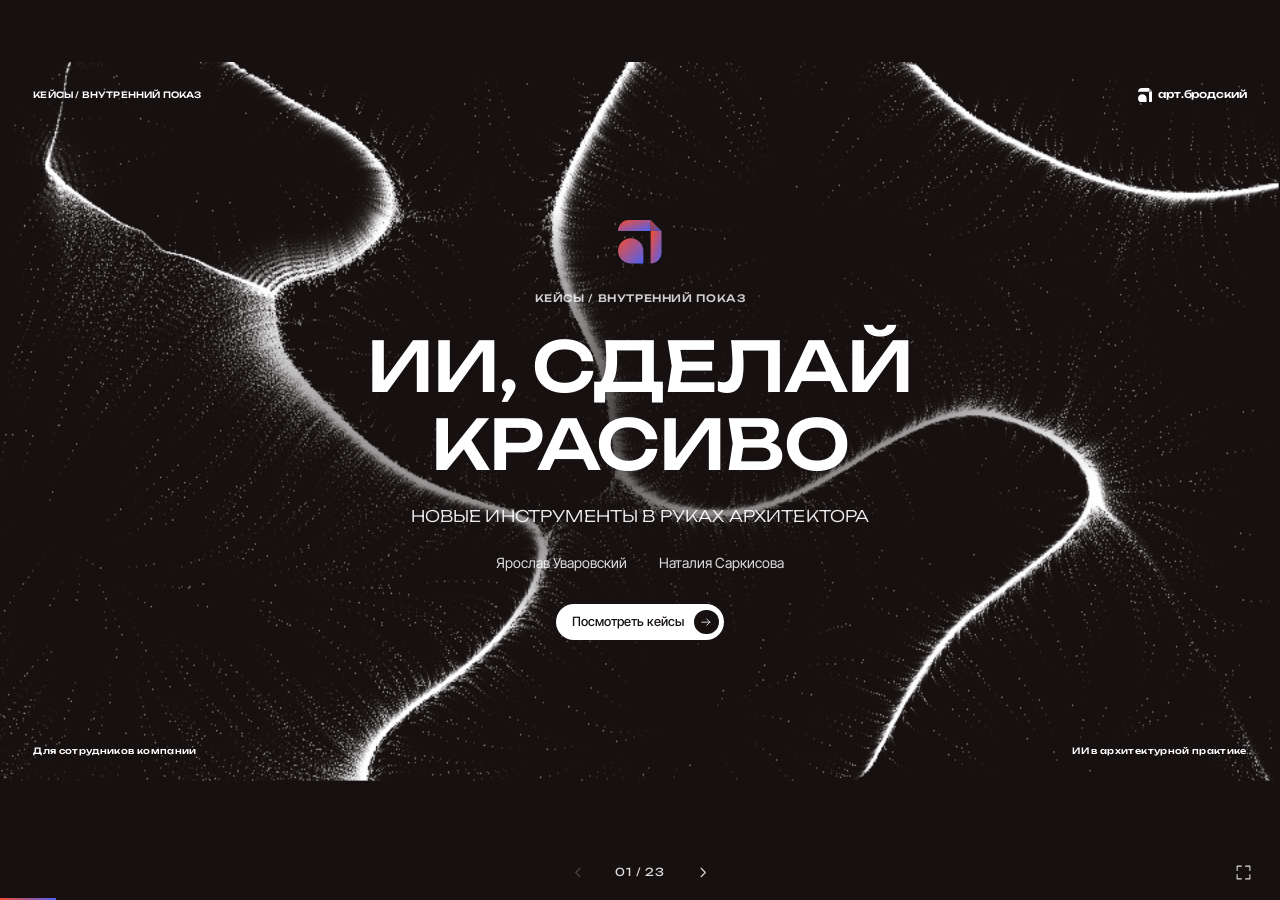
==== commit 9cf63770: "Adapt presentation for an internal company case showcase" ====
--- a/index.html
+++ b/index.html
@@ -4,7 +4,7 @@
   <meta charset="utf-8">
   <meta name="viewport" content="width=device-width, initial-scale=1">
   <meta name="color-scheme" content="light dark">
-  <title>ИИ, сделай красиво — Арт.Бродский × СПбГАСУ</title>
+  <title>ИИ, сделай красиво — кейсы для сотрудников</title>
   <link rel="icon" href="data:,">
   <link rel="preload" href="assets/fonts/Unbounded-cyrillic.woff2" as="font" type="font/woff2" crossorigin>
   <link rel="stylesheet" href="fonts.css">
@@ -14,10 +14,10 @@
   <svg width="0" height="0" style="position:absolute" aria-hidden="true"><defs><linearGradient id="brand-grad" x1="0" y1="0" x2="1" y2="1"><stop offset="0" stop-color="#F74C2E"/><stop offset="1" stop-color="#4D61F4"/></linearGradient></defs></svg>
   <main id="deck" class="deck" aria-label="Презентация ИИ, сделай красиво"></main>
   <nav class="toolbar" aria-label="Управление презентацией">
-    <div class="pagination"><button id="prev" aria-label="Предыдущий слайд"><svg viewBox="0 0 24 24"><path d="m14 6-6 6 6 6"/></svg></button><button id="overview-open" aria-label="Открыть все слайды"><span id="counter">01 / 28</span></button><button id="next" aria-label="Следующий слайд"><svg viewBox="0 0 24 24"><path d="m10 6 6 6-6 6"/></svg></button></div>
+    <div class="pagination"><button id="prev" aria-label="Предыдущий слайд"><svg viewBox="0 0 24 24"><path d="m14 6-6 6 6 6"/></svg></button><button id="overview-open" aria-label="Открыть все слайды"><span id="counter">01 / 23</span></button><button id="next" aria-label="Следующий слайд"><svg viewBox="0 0 24 24"><path d="m10 6 6 6-6 6"/></svg></button></div>
     <div class="tools"><button id="notes-open" aria-label="Заметки к текущему слайду" title="Заметки (N)"><svg viewBox="0 0 24 24"><path d="M5 3h14v18H5zM8 7h8M8 11h8M8 15h5"/></svg><span>Заметки</span></button><button id="fullscreen" aria-label="Полный экран" title="Полный экран (F)"><svg viewBox="0 0 24 24"><path d="M9 3H3v6m12-6h6v6M3 15v6h6m12-6v6h-6"/></svg></button></div>
   </nav>
-  <dialog id="overview"><div class="dialog-top"><h2>Маршрут лекции</h2><button data-close="overview" aria-label="Закрыть маршрут">×</button></div><div id="overview-list"></div></dialog>
+  <dialog id="overview"><div class="dialog-top"><h2>Кейсы для сотрудников</h2><button data-close="overview" aria-label="Закрыть маршрут">×</button></div><div id="overview-list"></div></dialog>
   <dialog id="notes"><div class="dialog-top"><h2>Заметки спикера</h2><button data-close="notes" aria-label="Закрыть заметки">×</button></div><div id="notes-content"></div></dialog>
   <div id="announcement" class="sr-only" aria-live="polite"></div>
   <script src="slides.js"></script>
--- a/styles.css
+++ b/styles.css
@@ -47,6 +47,8 @@
 .mini-qr{display:flex;align-items:center;gap:.8cqw;padding:.5cqw .9cqw .5cqw .5cqw;border-radius:var(--r-sm);background:#fff;border:1px solid rgba(22,16,16,.14);box-shadow:var(--shadow);flex-shrink:0}.mini-qr img{width:5.2cqw;height:5.2cqw;display:block}.mini-qr span{font-size:.85cqw;color:var(--muted);line-height:1.4}.mini-qr b{display:block;font-family:var(--display);font-weight:500;color:var(--ink);font-size:1cqw}
 /* утверждение */
 .statement-inner{position:relative;display:flex;flex-direction:column;align-items:center;justify-content:center;text-align:center;flex:1}.statement-inner h2{font-size:4.3cqw;max-width:90%;margin-bottom:2.3cqw}.statement-inner>p{font-size:1.6cqw;line-height:1.4;color:#e6e2e2}.statement-rule{margin-top:3cqw;background:#fff;color:var(--ink);border-radius:999px;padding:.8cqw 1.5cqw;font-size:1cqw;font-weight:500}
+/* вопрос в личные сообщения */
+.ask-card{position:relative;display:flex;align-items:center;gap:1.3cqw;margin-top:2.4cqw;padding:.8cqw 1.8cqw .8cqw .8cqw;border-radius:var(--r);background:rgba(255,255,255,.08);border:1px solid rgba(255,255,255,.18);backdrop-filter:blur(12px);-webkit-backdrop-filter:blur(12px);text-align:left;transition:transform .35s var(--ease),background .35s}.ask-card:hover{transform:translateY(-3px);background:rgba(255,255,255,.14)}.ask-card img{width:8cqw;height:8cqw;border-radius:var(--r-sm);display:block}.ask-card span{display:flex;flex-direction:column;gap:.35cqw}.ask-card small{font-family:var(--display);font-size:.65cqw;text-transform:uppercase;letter-spacing:.05em;color:#bbb}.ask-card b{font-family:var(--display);font-weight:500;font-size:1.3cqw}.ask-card em{font-style:normal;display:inline-flex;align-items:center;gap:.5cqw;font-size:1.05cqw;background:var(--grad);-webkit-background-clip:text;background-clip:text;color:transparent;font-weight:600}.ask-card em svg{width:1.2cqw;height:1.2cqw;color:var(--a1)}
 /* карта задач — тёмные карточки с градиентным светом */
 .task-grid{display:grid;grid-template-columns:repeat(4,1fr);gap:1cqw;margin:auto 0}.task-grid>div{background:var(--ink);color:#fff;min-height:21cqw;display:flex;flex-direction:column;padding:1.8cqw;position:relative;border-radius:var(--r);overflow:hidden;isolation:isolate}.task-grid>div:nth-child(even){translate:0 1.3cqw}.task-grid span{font-family:var(--display);font-size:.75cqw;color:#aaa;margin-bottom:1.6cqw}.task-grid h3{font-size:1.45cqw}.task-grid p{font-size:1.05cqw;line-height:1.45;margin-top:auto;color:#ddd;position:relative}
 .task-grid>div::after,.placeholder-canvas::after{content:'';position:absolute;width:10cqw;height:10cqw;left:var(--mx,50%);top:var(--my,50%);translate:-50% -50%;border-radius:50%;background:radial-gradient(circle at 50% 88%,rgba(255,255,255,.75),transparent 42%),var(--grad);-webkit-mask-image:linear-gradient(to top,#000 30%,transparent 92%);mask-image:linear-gradient(to top,#000 30%,transparent 92%);filter:blur(.5cqw);opacity:.92;z-index:-1;pointer-events:none;transition:left .6s var(--ease),top .6s var(--ease)}
@@ -69,4 +71,4 @@
 .toolbar{position:fixed;bottom:0;left:0;right:0;height:56px;padding:0 20px;display:grid;grid-template-columns:1fr auto 1fr;align-items:center;gap:12px;background:var(--ink);color:#ddd;font-size:11px;z-index:20}.pagination,.tools{display:flex;align-items:center;gap:6px}.pagination{grid-column:2}.tools{grid-column:3;justify-self:end}.toolbar button{color:inherit;background:transparent;border:0;min-width:34px;height:34px;border-radius:20px;display:inline-flex;align-items:center;justify-content:center;font-size:12px;gap:6px;transition:background .2s}.toolbar button:hover{background:#2c2525}.toolbar button:disabled{opacity:.25;cursor:default}.toolbar svg{width:17px;height:17px}.pagination #overview-open{min-width:78px;letter-spacing:.08em;font-family:var(--display);font-size:11px}.tools span{font-size:12px}.progress{height:2px;position:absolute;bottom:0;left:0;background:var(--grad);width:0;transition:width .5s var(--ease)}
 dialog{border:0;border-radius:24px;padding:28px;width:min(900px,90vw);max-height:84dvh;background:#fff;color:var(--ink);box-shadow:0 20px 100px #0008}dialog::backdrop{background:rgba(22,16,16,.6);backdrop-filter:blur(8px)}.dialog-top{display:flex;align-items:center;justify-content:space-between;border-bottom:1px solid var(--line);padding-bottom:16px;margin-bottom:20px}.dialog-top h2{font-size:20px}.dialog-top button{border:0;background:#f0eeee;width:36px;height:36px;font-size:22px;border-radius:50%}#overview-list{display:grid;grid-template-columns:1fr 1fr;gap:8px}#overview-list button{background:#f7f6f6;border:1px solid #eee;text-align:left;padding:16px;display:flex;gap:15px;align-items:flex-start;font-size:14px;line-height:1.3;border-radius:14px;transition:background .2s}#overview-list button:hover{background:#efeded}#overview-list button.current{border-color:var(--ink);background:var(--ink);color:white}#overview-list button small{font-size:10px;opacity:.65;display:block;margin-bottom:5px}#overview-list button>span:first-child{font-family:var(--display);font-size:11px;color:#888}#notes-content{font-size:17px;line-height:1.6}#notes-content h3{font-size:20px;margin:10px 0 15px;text-transform:uppercase}#notes-content small{display:block;margin-top:20px;font-size:13px;color:#777}.sr-only{position:absolute;clip:rect(0,0,0,0);width:1px;height:1px;overflow:hidden}
 @media(prefers-reduced-motion:reduce){*{transition:none!important;animation:none!important}}
-@media(max-width:700px){body{overflow:hidden}.deck{width:100vw;height:calc(100dvh - 58px);aspect-ratio:auto;top:0;left:0;transform:none;container-type:inline-size;border-radius:0}.slide{padding:70px 22px 60px;overflow-y:auto;overflow-x:hidden;display:flex}.slide-header,.slide-footer{font-size:8px;left:20px;right:20px}.slide-header{top:22px}.slide-header .brand{font-size:10px;gap:6px}.mark{width:14px;height:14px}.slide-footer{position:relative;left:auto;right:auto;bottom:auto;margin-top:30px;padding-top:16px;gap:12px;font-size:8px}.cover .slide-footer{display:none}h1{font-size:9.5cqw}h2{font-size:7cqw}h3{font-size:5cqw}.body-text{font-size:16px;max-width:none}.section-label{font-size:10px;margin-bottom:16px}.small-note{font-size:12px}.center-title{font-size:6.5cqw;text-align:left;margin-bottom:26px}.bottom-thought{font-size:15px;margin-top:28px}.cover-inner{gap:20px;margin:auto;width:100%}.cover-mark{width:40px;height:40px}.cover-event{font-size:9px}.cover-subtitle{font-size:13px;line-height:1.4;max-width:280px}.cover-speakers{font-size:12px;gap:8px;flex-direction:column;margin:0}.cover-meta{font-size:9px;bottom:24px;left:22px;right:22px}.pill{font-size:13px;padding:6px 6px 6px 16px;gap:10px}.pill svg{width:28px;height:28px;padding:6px}.inline-link{font-size:12px;gap:6px}.poll-layout,.placeholder-layout,.qr-layout{display:flex;flex-direction:column;gap:28px;align-items:stretch;margin:0;flex:none}.poll-layout h2,.placeholder-layout h2,.qr-layout h2{font-size:7.5cqw;margin-bottom:18px}.speakers-map{position:static;display:flex;flex-direction:column;gap:12px}.speakers-map>*{position:static;translate:none}.sp-lines,.sp-arrows{display:none}.sp-pill{width:auto;height:auto;align-self:flex-start;padding:10px 22px;font-size:13px;margin-bottom:8px}.sp-name{width:auto;height:auto;padding:14px 16px;place-items:start;text-align:left;font-size:16px;border-radius:16px;margin-top:10px}.sp-desc{width:auto;padding:16px;font-size:13px;border-radius:16px}.sp-desc p+p{margin-top:6px}.sp-photo{width:62%;height:auto;aspect-ratio:4/5;border-radius:16px}.sp-photo.sp-y{order:1}.sp-name.sp-y{order:2}.sp-desc.sp-y{order:3}.sp-photo.sp-n{order:4}.sp-name.sp-n{order:5}.sp-desc.sp-n{order:6}.ind-layout,.ind-probes-layout{display:flex;flex-direction:column;gap:22px;align-items:stretch;flex:none;margin:0}.ind-text h2{font-size:7cqw;margin-bottom:14px}.ind-text .body-text{font-size:15px;max-width:none}.ind-bento{grid-template-columns:1fr 1fr;grid-template-rows:auto auto;height:auto;gap:8px}.ind-bento .ind-big{grid-row:auto;grid-column:span 2;aspect-ratio:4/3}.ind-bento img{border-radius:12px;aspect-ratio:16/10}.ind-flow{flex-direction:column;gap:12px}.ind-probes{grid-template-columns:repeat(3,1fr);gap:6px;width:100%}.ind-probes img{height:auto;aspect-ratio:.55;border-radius:10px}.ind-arrow{font-size:14px;transform:rotate(90deg)}.ind-final{width:60%;height:auto;aspect-ratio:.56;border-radius:16px}.ind-bottom{flex-direction:column;align-items:stretch;gap:16px;margin-top:24px;padding-top:16px}.ind-quote p{font-size:18px}.ind-quote cite{font-size:9px;margin-top:8px}.mini-qr{align-self:flex-start;gap:12px;padding:8px 14px 8px 8px;border-radius:12px}.mini-qr img{width:72px;height:72px}.mini-qr span{font-size:12px}.mini-qr b{font-size:14px}.poll-layout .small-note{margin-top:20px}.poll-options{gap:8px}.poll-options button{font-size:14px;padding:14px;gap:12px;border-radius:14px}.poll-options button span{font-size:10px}.poll-options button svg{width:16px}.poll-feedback{font-size:12px;min-height:20px}.poll-options small{font-size:10px}.statement-inner{gap:0;min-height:70vh;flex:none}.statement-inner h2{font-size:8cqw;max-width:100%;margin-bottom:28px}.statement-inner>p{font-size:16px}.statement-rule{font-size:12px;margin-top:32px;padding:12px 16px;max-width:100%;line-height:1.4}.task-grid{grid-template-columns:1fr 1fr;gap:10px;margin:0}.task-grid>div{padding:18px 15px;min-height:200px;border-radius:18px}.task-grid>div:nth-child(even){translate:none}.task-grid span{font-size:9px;margin-bottom:14px}.task-grid h3{font-size:14px}.task-grid p{font-size:12px}.task-grid>div::after{width:84px;height:84px}.chapter-inner{gap:26px;margin:auto}.chapter-inner h2{font-size:7.5cqw;max-width:100%}.chapter-inner p{font-size:14px;line-height:1.5}.chapter-number{width:40px;height:40px;font-size:12px}.placeholder-layout p{font-size:16px}.placeholder-caption{font-size:11px!important;margin-top:24px}.placeholder-canvas{min-height:240px;gap:14px;border-radius:18px}.placeholder-canvas .outline-play{width:60px;height:60px}.outline-play svg{width:22px}.placeholder-canvas h3{font-size:16px}.placeholder-canvas p{font-size:13px}.video-slide,.embed-slide{padding:60px 14px 40px}.video-heading{display:block;margin-bottom:18px}.video-heading h2,.embed-slide .video-heading h2{font-size:18px;margin-bottom:12px;line-height:1.2}.video-heading p{font-size:11px;text-align:left;line-height:1.5}.video-stage{flex:none}.video-frame{width:100%;border-radius:16px}.media-error{font-size:13px;gap:12px}.qr-layout .body-text{font-size:16px;max-width:none}.promo{max-width:none;margin-top:22px;padding:16px 18px;border-radius:18px}.promo-label{font-size:10px}.promo-code{gap:10px;margin:8px 0 10px;flex-wrap:wrap}.promo-code span{font-size:20px}.promo-code em{font-size:11px;padding:5px 10px}.promo-terms{font-size:14px}.promo-timer{font-size:12px;margin-top:8px}.qr-card{padding:18px;border-radius:20px}.qr-card img,.qr-pair .qr-card img{width:180px;height:180px;margin-bottom:14px;border-radius:12px;padding:8px}.qr-card h3{font-size:16px;margin-bottom:8px}.qr-card p{font-size:13px;margin-bottom:12px}.qr-pair{width:100%;grid-template-columns:1fr;gap:20px;margin:0}.channel-grid{grid-template-columns:1fr;gap:20px;margin:0}.channel-grid .qr-card img{width:160px;height:160px}.channel-grid .qr-card h3{font-size:16px}.channel-grid .qr-card p{font-size:13px}.web-slide{display:flex;gap:28px}.web-intro h2{font-size:7.5cqw;margin-bottom:18px}.web-intro>p:not(.section-label):not(.small-note){font-size:16px;margin-bottom:18px}.web-intro .small-note{margin-bottom:18px}.web-preview{height:340px;flex-shrink:0;border-radius:18px}.web-paper{padding:24px}.web-paper>span{font-size:10px}.web-paper h3{font-size:20px}.embed-slide .embed-wrap{flex:none;height:500px;width:100%;border-radius:18px}.embed-start{gap:18px}.embed-start h3{font-size:22px;max-width:90%}.embed-start p{font-size:14px}.embed-start .pill{font-size:13px}.embed-slide .video-heading .inline-link{font-size:12px}.closing-layout h2{font-size:7.5cqw;text-align:left}.closing-steps{grid-template-columns:1fr;margin-top:26px;gap:10px}.closing-steps>div{padding:18px;border-radius:18px}.closing-steps span{font-size:10px;margin-bottom:10px}.closing-steps p{font-size:16px}.finale h2{font-size:9cqw}.registration-placeholder{font-size:13px;padding:18px 22px;border-radius:18px}.registration-placeholder span{font-size:9px}.toolbar{height:58px;padding:0 10px;gap:5px}.tools span{display:none}.tools{gap:2px}#overview-list{grid-template-columns:1fr}dialog{padding:20px;width:94vw}.dialog-top h2{font-size:18px}}
+@media(max-width:700px){body{overflow:hidden}.deck{width:100vw;height:calc(100dvh - 58px);aspect-ratio:auto;top:0;left:0;transform:none;container-type:inline-size;border-radius:0}.slide{padding:70px 22px 60px;overflow-y:auto;overflow-x:hidden;display:flex}.slide-header,.slide-footer{font-size:8px;left:20px;right:20px}.slide-header{top:22px}.slide-header .brand{font-size:10px;gap:6px}.mark{width:14px;height:14px}.slide-footer{position:relative;left:auto;right:auto;bottom:auto;margin-top:30px;padding-top:16px;gap:12px;font-size:8px}.cover .slide-footer{display:none}h1{font-size:9.5cqw}h2{font-size:7cqw}h3{font-size:5cqw}.body-text{font-size:16px;max-width:none}.section-label{font-size:10px;margin-bottom:16px}.small-note{font-size:12px}.center-title{font-size:6.5cqw;text-align:left;margin-bottom:26px}.bottom-thought{font-size:15px;margin-top:28px}.cover-inner{gap:20px;margin:auto;width:100%}.cover-mark{width:40px;height:40px}.cover-event{font-size:9px}.cover-subtitle{font-size:13px;line-height:1.4;max-width:280px}.cover-speakers{font-size:12px;gap:8px;flex-direction:column;margin:0}.cover-meta{font-size:9px;bottom:24px;left:22px;right:22px}.pill{font-size:13px;padding:6px 6px 6px 16px;gap:10px}.pill svg{width:28px;height:28px;padding:6px}.inline-link{font-size:12px;gap:6px}.poll-layout,.placeholder-layout,.qr-layout{display:flex;flex-direction:column;gap:28px;align-items:stretch;margin:0;flex:none}.poll-layout h2,.placeholder-layout h2,.qr-layout h2{font-size:7.5cqw;margin-bottom:18px}.speakers-map{position:static;display:flex;flex-direction:column;gap:12px}.speakers-map>*{position:static;translate:none}.sp-lines,.sp-arrows{display:none}.sp-pill{width:auto;height:auto;align-self:flex-start;padding:10px 22px;font-size:13px;margin-bottom:8px}.sp-name{width:auto;height:auto;padding:14px 16px;place-items:start;text-align:left;font-size:16px;border-radius:16px;margin-top:10px}.sp-desc{width:auto;padding:16px;font-size:13px;border-radius:16px}.sp-desc p+p{margin-top:6px}.sp-photo{width:62%;height:auto;aspect-ratio:4/5;border-radius:16px}.sp-photo.sp-y{order:1}.sp-name.sp-y{order:2}.sp-desc.sp-y{order:3}.sp-photo.sp-n{order:4}.sp-name.sp-n{order:5}.sp-desc.sp-n{order:6}.ind-layout,.ind-probes-layout{display:flex;flex-direction:column;gap:22px;align-items:stretch;flex:none;margin:0}.ind-text h2{font-size:7cqw;margin-bottom:14px}.ind-text .body-text{font-size:15px;max-width:none}.ind-bento{grid-template-columns:1fr 1fr;grid-template-rows:auto auto;height:auto;gap:8px}.ind-bento .ind-big{grid-row:auto;grid-column:span 2;aspect-ratio:4/3}.ind-bento img{border-radius:12px;aspect-ratio:16/10}.ind-flow{flex-direction:column;gap:12px}.ind-probes{grid-template-columns:repeat(3,1fr);gap:6px;width:100%}.ind-probes img{height:auto;aspect-ratio:.55;border-radius:10px}.ind-arrow{font-size:14px;transform:rotate(90deg)}.ind-final{width:60%;height:auto;aspect-ratio:.56;border-radius:16px}.ind-bottom{flex-direction:column;align-items:stretch;gap:16px;margin-top:24px;padding-top:16px}.ind-quote p{font-size:18px}.ind-quote cite{font-size:9px;margin-top:8px}.mini-qr{align-self:flex-start;gap:12px;padding:8px 14px 8px 8px;border-radius:12px}.mini-qr img{width:72px;height:72px}.mini-qr span{font-size:12px}.mini-qr b{font-size:14px}.poll-layout .small-note{margin-top:20px}.poll-options{gap:8px}.poll-options button{font-size:14px;padding:14px;gap:12px;border-radius:14px}.poll-options button span{font-size:10px}.poll-options button svg{width:16px}.poll-feedback{font-size:12px;min-height:20px}.poll-options small{font-size:10px}.statement-inner{gap:0;min-height:70vh;flex:none}.statement-inner h2{font-size:8cqw;max-width:100%;margin-bottom:28px}.statement-inner>p{font-size:16px}.statement-rule{font-size:12px;margin-top:32px;padding:12px 16px;max-width:100%;line-height:1.4}.ask-card{margin-top:28px;gap:14px;padding:10px 18px 10px 10px;border-radius:18px}.ask-card img{width:96px;height:96px;border-radius:10px}.ask-card small{font-size:9px}.ask-card b{font-size:15px}.ask-card em{font-size:13px;gap:6px}.ask-card em svg{width:14px;height:14px}.task-grid{grid-template-columns:1fr 1fr;gap:10px;margin:0}.task-grid>div{padding:18px 15px;min-height:200px;border-radius:18px}.task-grid>div:nth-child(even){translate:none}.task-grid span{font-size:9px;margin-bottom:14px}.task-grid h3{font-size:14px}.task-grid p{font-size:12px}.task-grid>div::after{width:84px;height:84px}.chapter-inner{gap:26px;margin:auto}.chapter-inner h2{font-size:7.5cqw;max-width:100%}.chapter-inner p{font-size:14px;line-height:1.5}.chapter-number{width:40px;height:40px;font-size:12px}.placeholder-layout p{font-size:16px}.placeholder-caption{font-size:11px!important;margin-top:24px}.placeholder-canvas{min-height:240px;gap:14px;border-radius:18px}.placeholder-canvas .outline-play{width:60px;height:60px}.outline-play svg{width:22px}.placeholder-canvas h3{font-size:16px}.placeholder-canvas p{font-size:13px}.video-slide,.embed-slide{padding:60px 14px 40px}.video-heading{display:block;margin-bottom:18px}.video-heading h2,.embed-slide .video-heading h2{font-size:18px;margin-bottom:12px;line-height:1.2}.video-heading p{font-size:11px;text-align:left;line-height:1.5}.video-stage{flex:none}.video-frame{width:100%;border-radius:16px}.media-error{font-size:13px;gap:12px}.qr-layout .body-text{font-size:16px;max-width:none}.promo{max-width:none;margin-top:22px;padding:16px 18px;border-radius:18px}.promo-label{font-size:10px}.promo-code{gap:10px;margin:8px 0 10px;flex-wrap:wrap}.promo-code span{font-size:20px}.promo-code em{font-size:11px;padding:5px 10px}.promo-terms{font-size:14px}.promo-timer{font-size:12px;margin-top:8px}.qr-card{padding:18px;border-radius:20px}.qr-card img,.qr-pair .qr-card img{width:180px;height:180px;margin-bottom:14px;border-radius:12px;padding:8px}.qr-card h3{font-size:16px;margin-bottom:8px}.qr-card p{font-size:13px;margin-bottom:12px}.qr-pair{width:100%;grid-template-columns:1fr;gap:20px;margin:0}.channel-grid{grid-template-columns:1fr;gap:20px;margin:0}.channel-grid .qr-card img{width:160px;height:160px}.channel-grid .qr-card h3{font-size:16px}.channel-grid .qr-card p{font-size:13px}.web-slide{display:flex;gap:28px}.web-intro h2{font-size:7.5cqw;margin-bottom:18px}.web-intro>p:not(.section-label):not(.small-note){font-size:16px;margin-bottom:18px}.web-intro .small-note{margin-bottom:18px}.web-preview{height:340px;flex-shrink:0;border-radius:18px}.web-paper{padding:24px}.web-paper>span{font-size:10px}.web-paper h3{font-size:20px}.embed-slide .embed-wrap{flex:none;height:500px;width:100%;border-radius:18px}.embed-start{gap:18px}.embed-start h3{font-size:22px;max-width:90%}.embed-start p{font-size:14px}.embed-start .pill{font-size:13px}.embed-slide .video-heading .inline-link{font-size:12px}.closing-layout h2{font-size:7.5cqw;text-align:left}.closing-steps{grid-template-columns:1fr;margin-top:26px;gap:10px}.closing-steps>div{padding:18px;border-radius:18px}.closing-steps span{font-size:10px;margin-bottom:10px}.closing-steps p{font-size:16px}.finale h2{font-size:9cqw}.registration-placeholder{font-size:13px;padding:18px 22px;border-radius:18px}.registration-placeholder span{font-size:9px}.toolbar{height:58px;padding:0 10px;gap:5px}.tools span{display:none}.tools{gap:2px}#overview-list{grid-template-columns:1fr}dialog{padding:20px;width:94vw}.dialog-top h2{font-size:18px}}
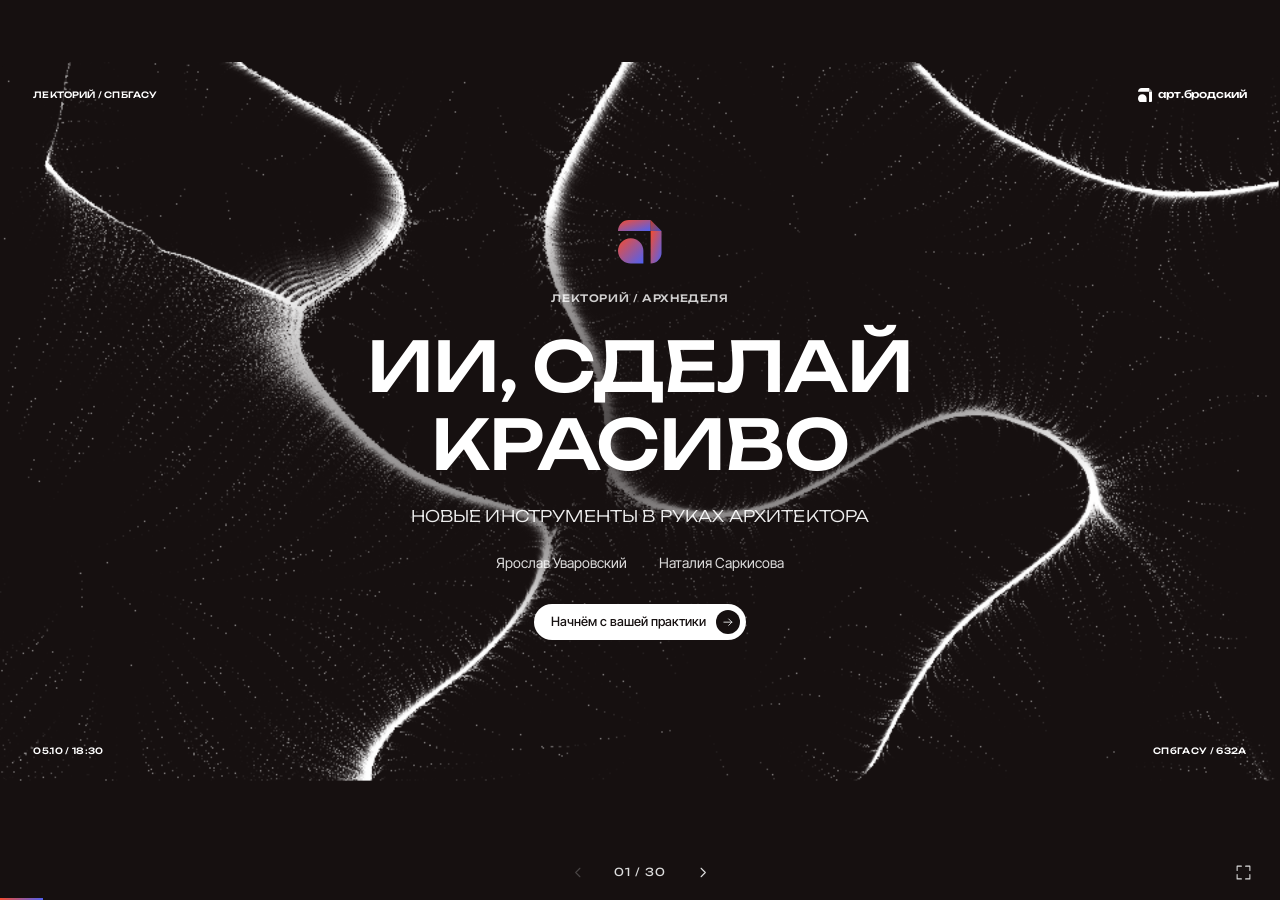
==== commit 5d77f712: "Publish lecture and company cases Lecture: 67ea4aba78e9da38f3de5126de64487c63f2761b Company: d7bd256" ====
--- a/index.html
+++ b/index.html
@@ -4,7 +4,7 @@
   <meta charset="utf-8">
   <meta name="viewport" content="width=device-width, initial-scale=1">
   <meta name="color-scheme" content="light dark">
-  <title>ИИ, сделай красиво — кейсы для сотрудников</title>
+  <title>ИИ, сделай красиво — Арт.Бродский × СПбГАСУ</title>
   <link rel="icon" href="data:,">
   <link rel="preload" href="assets/fonts/Unbounded-cyrillic.woff2" as="font" type="font/woff2" crossorigin>
   <link rel="stylesheet" href="fonts.css">
@@ -14,10 +14,10 @@
   <svg width="0" height="0" style="position:absolute" aria-hidden="true"><defs><linearGradient id="brand-grad" x1="0" y1="0" x2="1" y2="1"><stop offset="0" stop-color="#F74C2E"/><stop offset="1" stop-color="#4D61F4"/></linearGradient></defs></svg>
   <main id="deck" class="deck" aria-label="Презентация ИИ, сделай красиво"></main>
   <nav class="toolbar" aria-label="Управление презентацией">
-    <div class="pagination"><button id="prev" aria-label="Предыдущий слайд"><svg viewBox="0 0 24 24"><path d="m14 6-6 6 6 6"/></svg></button><button id="overview-open" aria-label="Открыть все слайды"><span id="counter">01 / 23</span></button><button id="next" aria-label="Следующий слайд"><svg viewBox="0 0 24 24"><path d="m10 6 6 6-6 6"/></svg></button></div>
+    <div class="pagination"><button id="prev" aria-label="Предыдущий слайд"><svg viewBox="0 0 24 24"><path d="m14 6-6 6 6 6"/></svg></button><button id="overview-open" aria-label="Открыть все слайды"><span id="counter">01 / 28</span></button><button id="next" aria-label="Следующий слайд"><svg viewBox="0 0 24 24"><path d="m10 6 6 6-6 6"/></svg></button></div>
     <div class="tools"><button id="notes-open" aria-label="Заметки к текущему слайду" title="Заметки (N)"><svg viewBox="0 0 24 24"><path d="M5 3h14v18H5zM8 7h8M8 11h8M8 15h5"/></svg><span>Заметки</span></button><button id="fullscreen" aria-label="Полный экран" title="Полный экран (F)"><svg viewBox="0 0 24 24"><path d="M9 3H3v6m12-6h6v6M3 15v6h6m12-6v6h-6"/></svg></button></div>
   </nav>
-  <dialog id="overview"><div class="dialog-top"><h2>Кейсы для сотрудников</h2><button data-close="overview" aria-label="Закрыть маршрут">×</button></div><div id="overview-list"></div></dialog>
+  <dialog id="overview"><div class="dialog-top"><h2>Маршрут лекции</h2><button data-close="overview" aria-label="Закрыть маршрут">×</button></div><div id="overview-list"></div></dialog>
   <dialog id="notes"><div class="dialog-top"><h2>Заметки спикера</h2><button data-close="notes" aria-label="Закрыть заметки">×</button></div><div id="notes-content"></div></dialog>
   <div id="announcement" class="sr-only" aria-live="polite"></div>
   <script src="slides.js"></script>
